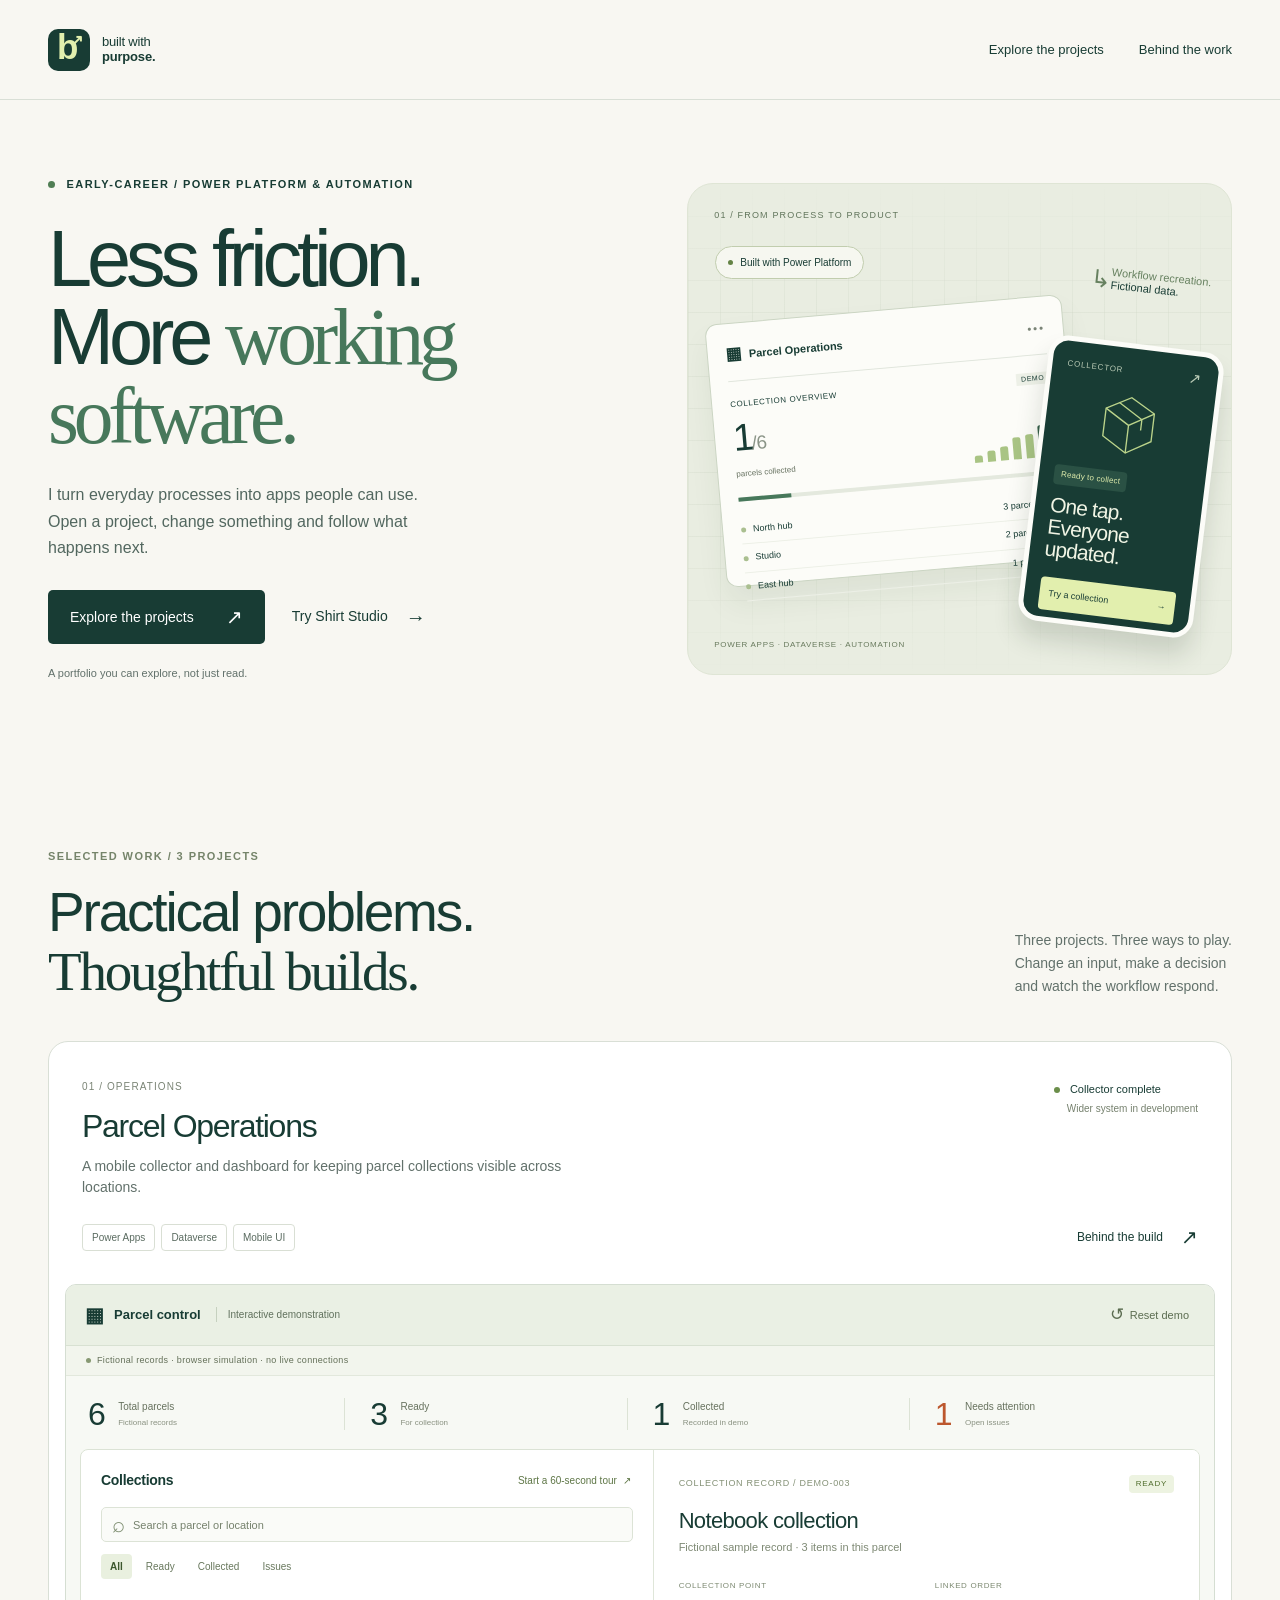
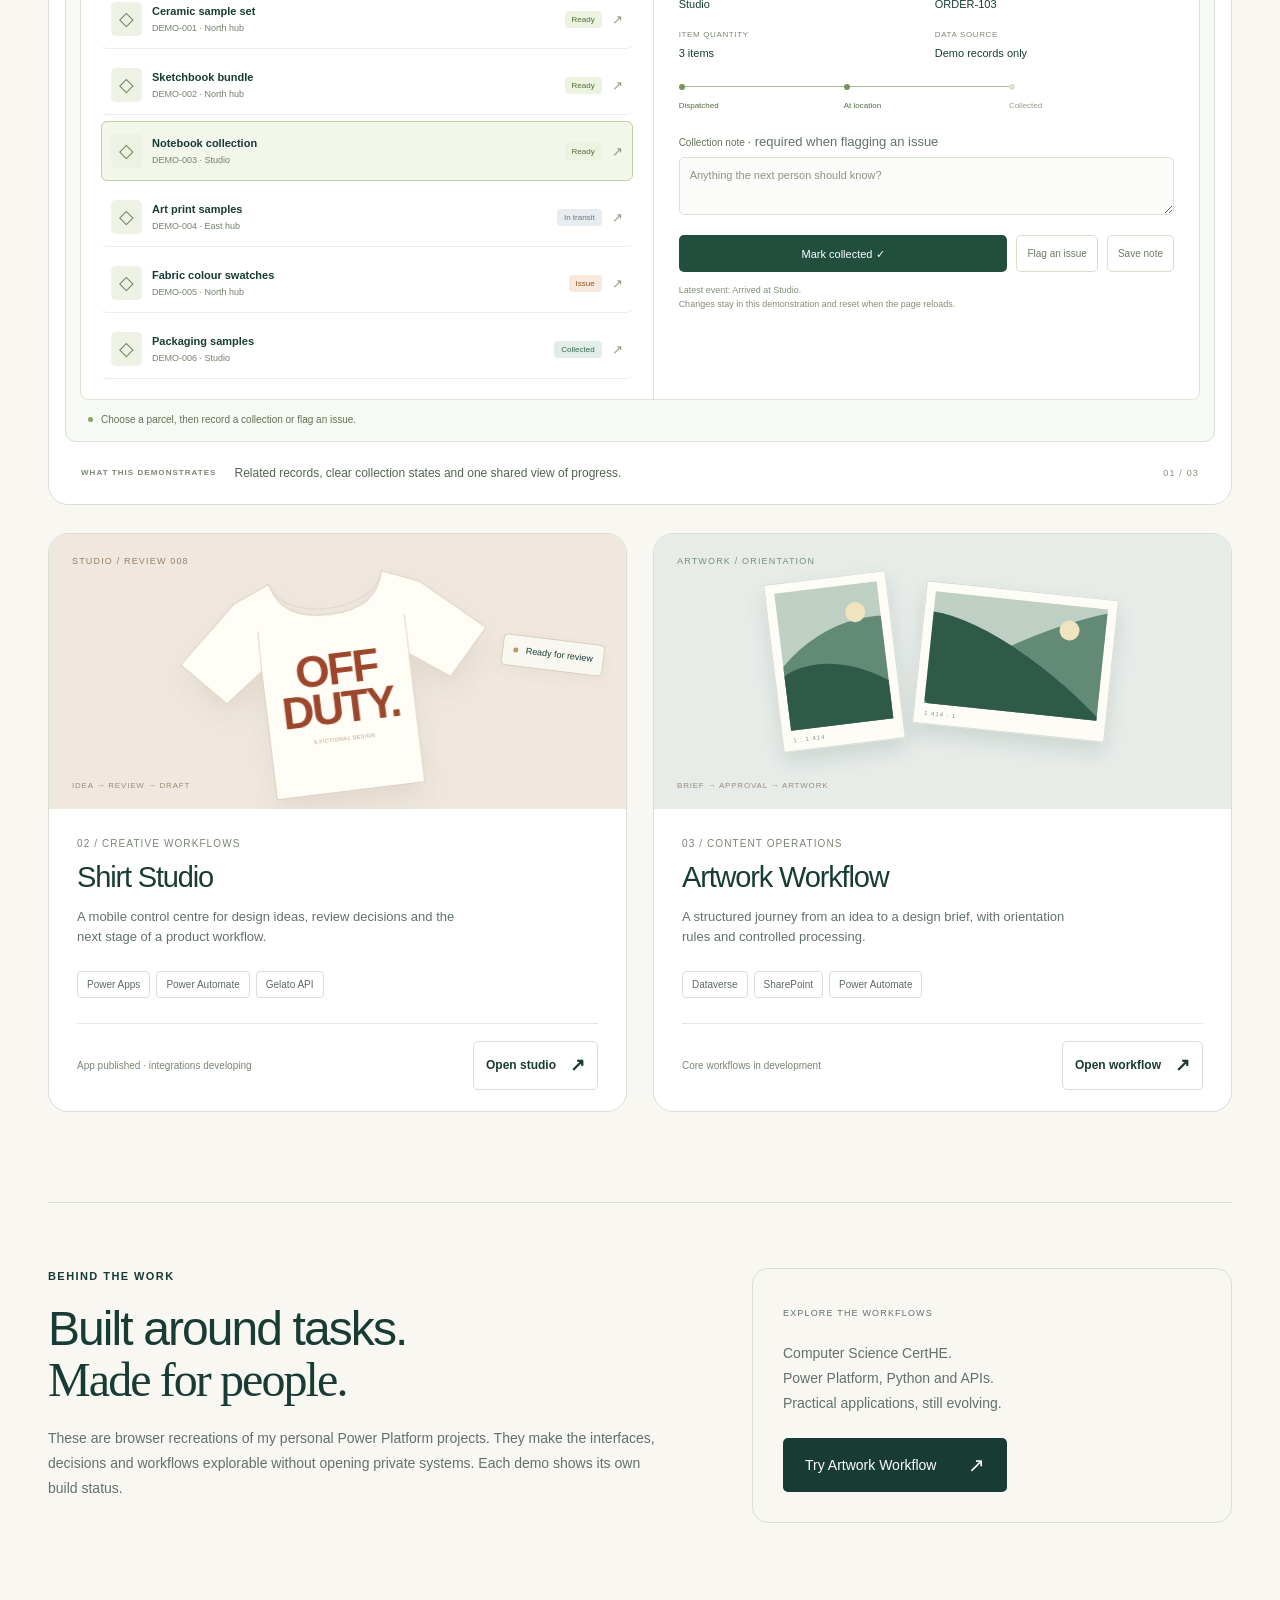
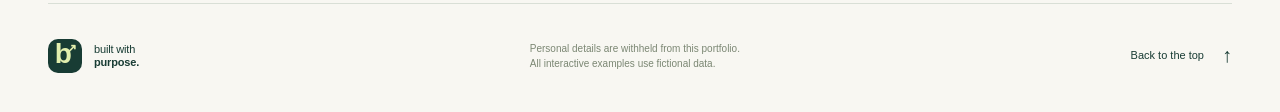
==== index.html @ 5cebdf26 "Add interactive portfolio" ====
<!doctype html>
<html lang="en-GB">
<head>
  <meta charset="utf-8">
  <meta name="viewport" content="width=device-width, initial-scale=1">
  <meta name="robots" content="noindex,nofollow">
  <meta name="description" content="Explore a project-led portfolio of Power Platform applications, practical automation and problem solving. Demonstrations use fictional data.">
  <meta name="theme-color" content="#183c34">
  <title>Built with purpose | Interactive portfolio</title>
  <link rel="icon" href="assets/favicon.svg" type="image/svg+xml">
  <link rel="preload" href="assets/fonts/sans.woff" as="font" type="font/woff" crossorigin>
  <link rel="stylesheet" href="styles.css">
  <script defer src="app.js"></script>
</head>
<body>
<a class="skip-link" href="#main">Skip to content</a>
<header class="site-header">
  <a class="brand" href="#" aria-label="Built with purpose, home"><span class="brand-mark" aria-hidden="true">b<span>↗</span></span><span>built with<br><strong>purpose.</strong></span></a>
  <nav aria-label="Main navigation"><a href="#work">Explore the projects</a><a href="#about">Behind the work</a></nav>
</header>
<main id="main"><p class="demo-load-note wrap" data-demo-fallback role="status">Loading the interactive demo. If this message stays visible, reload the page and check that all website files were uploaded.</p>
  <section class="hero wrap" aria-labelledby="hero-title">
    <div class="hero-copy">
      <p class="eyebrow"><span class="live-dot"></span> <span id="hero-focus">Early-career / Power Platform & automation</span></p>
      <h1 id="hero-title">Less friction.<br>More <em>working<br class="desktop-break"> software.</em></h1>
      <p class="hero-description">I turn everyday processes into apps people can use. Open a project, change something and follow what happens next.</p>
      <div class="hero-actions"><a id="primary-explore" class="button button-dark" href="#work"><span id="primary-explore-label" class="button-label">Explore the projects</span> <span aria-hidden="true">↗</span></a><a class="text-button" href="shirt-studio.html">Try Shirt Studio <span aria-hidden="true">→</span></a></div>
      <p class="quiet hero-footnote">A portfolio you can explore, not just read.</p>
    </div>
    <div class="hero-stage" aria-label="Preview of the parcel demonstration">
      <div class="stage-grid" aria-hidden="true"></div>
      <span class="stage-caption mono">01 / FROM PROCESS TO PRODUCT</span>
      <div class="floating-tag"><span class="dot"></span> Built with Power Platform</div>
      <div class="mini-dashboard">
        <div class="mini-header"><span class="mini-logo" aria-hidden="true">▦</span> Parcel Operations <span class="mini-menu" aria-hidden="true">•••</span></div>
        <div class="mini-label">COLLECTION OVERVIEW <span>DEMO</span></div>
        <div class="mini-stats"><div><strong id="hero-collected">1<span>/6</span></strong><small>parcels collected</small></div><div class="mini-spark" aria-hidden="true"><i></i><i></i><i></i><i></i><i></i><i></i></div></div>
        <div class="mini-progress"><span id="hero-progress"></span></div>
        <div class="mini-locations"><span><i></i> North hub</span><span>3 parcels <b>→</b></span></div>
        <div class="mini-locations"><span><i></i> Studio</span><span>2 parcels <b>→</b></span></div>
        <div class="mini-locations"><span><i></i> East hub</span><span>1 parcel <b>→</b></span></div>
      </div>
      <div class="phone-card">
        <div class="phone-top"><span>COLLECTOR</span><span aria-hidden="true">↗</span></div>
        <div class="parcel-icon" aria-hidden="true"><svg viewBox="0 0 80 80"><path d="M13 25 40 10l27 15v31L40 72 13 56Z"/><path d="m13 25 27 16 27-16M40 41v31M27 17l27 16v12"/></svg></div>
        <span class="phone-status">Ready to collect</span><strong>One tap.<br>Everyone updated.</strong>
        <a href="#playground" class="phone-action">Try a collection <span aria-hidden="true">→</span></a>
      </div>
      <div class="stage-note"><span aria-hidden="true">↳</span> Workflow recreation.<br><b>Fictional data.</b></div>
      <div class="stage-bottom mono">POWER APPS · DATAVERSE · AUTOMATION</div>
    </div>
  </section>

  <section id="work" class="work wrap">
    <div class="section-heading"><div><p class="eyebrow">Selected work / 3 projects</p><h2>Practical problems.<br><em>Thoughtful builds.</em></h2></div><p>Three projects. Three ways to play.<br>Change an input, make a decision<br>and watch the workflow respond.</p></div>

    <article class="featured-project" id="playground">
      <div class="project-intro"><div><span class="project-number mono">01 / OPERATIONS</span><h3>Parcel Operations</h3><p>A mobile collector and dashboard for keeping parcel collections visible across locations.</p></div><div class="project-status"><span class="status-dot"></span> Collector complete<br><small>Wider system in development</small></div></div>
      <div class="project-subnav"><div class="tags"><span>Power Apps</span><span>Dataverse</span><span>Mobile UI</span></div><button class="text-button small" data-story="parcel">Behind the build <span aria-hidden="true">↗</span></button></div>
      <div class="demo-shell">
        <div class="demo-topbar"><span class="demo-brand"><span aria-hidden="true">▦</span> Parcel control <small>Interactive demonstration</small></span><button id="reset-demo" class="reset-button">↺ <span>Reset demo</span></button></div>
        <div class="demo-notice"><span class="notice-dot"></span> Fictional records · browser simulation · no live connections</div>
        <div class="demo-metrics" id="demo-metrics" aria-label="Parcel totals"></div>
        <div class="demo-workspace">
          <div class="parcel-list-pane">
            <div class="parcel-list-head"><h4>Collections</h4><button id="guide-demo" class="guide-button">Start a 60-second tour <span aria-hidden="true">↗</span></button></div>
            <label class="search-label"><span aria-hidden="true">⌕</span><input id="parcel-search" type="search" placeholder="Search a parcel or location" aria-label="Search parcels"></label>
            <div class="filters" role="group" aria-label="Filter parcels"><button data-filter="all" aria-pressed="true">All</button><button data-filter="ready" aria-pressed="false">Ready</button><button data-filter="collected" aria-pressed="false">Collected</button><button data-filter="issue" aria-pressed="false">Issues</button></div>
            <div id="parcel-list" class="parcel-list"></div>
          </div>
          <div class="parcel-detail" id="parcel-detail"></div>
        </div>
        <div class="activity-strip" role="status" aria-live="polite"><span class="activity-dot"></span><span id="activity-message">Choose a parcel, then record a collection or flag an issue.</span></div>
      </div>
      <div class="project-takeaway"><span class="eyebrow">What this demonstrates</span><p id="parcel-takeaway">Related records, clear collection states and one shared view of progress.</p><span class="mono">01 / 03</span></div>
    </article>

    <div class="other-projects">
      <article class="project-card shirt-project">
        <a href="shirt-studio.html" class="project-card-visual shirt-visual" aria-label="Open the interactive Shirt Studio demo"><div class="shirt-label mono">STUDIO / REVIEW 008</div><svg class="shirt-svg" viewBox="0 0 340 250"><path d="m115 24-36 15-58 52 40 43 37-27v125h144V107l37 27 40-43-58-52-36-15c-6 25-23 36-55 36s-49-11-55-36Z"/><path class="shirt-seam" d="M115 24c10 40 99 40 110 0M99 68l-1 39m144-39v39"/><text x="170" y="128">OFF</text><text x="170" y="166">DUTY.</text><text class="shirt-small-text" x="170" y="183">A FICTIONAL DESIGN</text></svg><span class="review-tag"><i></i> Ready for review</span><span class="visual-corner mono">IDEA → REVIEW → DRAFT</span></a>
        <div class="project-card-body"><p class="project-number mono">02 / CREATIVE WORKFLOWS</p><h3>Shirt Studio</h3><p>A mobile control centre for design ideas, review decisions and the next stage of a product workflow.</p><div class="tags"><span>Power Apps</span><span>Power Automate</span><span>Gelato API</span></div><div class="card-bottom"><span class="project-state">App published · integrations developing</span><a class="project-launch" href="shirt-studio.html">Open studio <span aria-hidden="true">↗</span></a></div></div>
      </article>
      <article class="project-card artwork-project">
        <a href="artwork-workflow.html" class="project-card-visual artwork-visual" aria-label="Open the interactive Artwork Workflow demo"><div class="art-label mono">ARTWORK / ORIENTATION</div><div class="art-frames"><div class="art-frame portrait"><div class="abstract-art"><i></i><b></b></div><span>1 : 1.414</span></div><div class="art-frame landscape"><div class="abstract-art"><i></i><b></b></div><span>1.414 : 1</span></div></div><span class="visual-corner mono">BRIEF → APPROVAL → ARTWORK</span></a>
        <div class="project-card-body"><p class="project-number mono">03 / CONTENT OPERATIONS</p><h3>Artwork Workflow</h3><p>A structured journey from an idea to a design brief, with orientation rules and controlled processing.</p><div class="tags"><span>Dataverse</span><span>SharePoint</span><span>Power Automate</span></div><div class="card-bottom"><span class="project-state">Core workflows in development</span><a class="project-launch" href="artwork-workflow.html">Open workflow <span aria-hidden="true">↗</span></a></div></div>
      </article>
    </div>
  </section>

  <section id="about" class="portfolio-close wrap"><div><p class="eyebrow">Behind the work</p><h2>Built around tasks.<br><em>Made for people.</em></h2><p>These are browser recreations of my personal Power Platform projects. They make the interfaces, decisions and workflows explorable without opening private systems. Each demo shows its own build status.</p></div><div class="portfolio-close-note"><span class="mono">Explore the workflows</span><p>Computer Science CertHE.<br>Power Platform, Python and APIs.<br>Practical applications, still evolving.</p><a class="button button-dark" href="artwork-workflow.html">Try Artwork Workflow <span aria-hidden="true">↗</span></a></div></section>
</main>
<footer class="site-footer wrap"><a class="brand" href="#"><span class="brand-mark" aria-hidden="true">b<span>↗</span></span><span>built with<br><strong>purpose.</strong></span></a><p>Personal details are withheld from this portfolio.<br>All interactive examples use fictional data.</p><a href="#main" class="text-button">Back to the top <span aria-hidden="true">↑</span></a></footer>

<dialog id="story-dialog" class="story-dialog"><div class="dialog-top"><span class="eyebrow">A closer look</span><button class="close-button" data-close aria-label="Close project details">×</button></div><div id="story-content"></div></dialog>
<noscript><div class="noscript-note">The portfolio is readable without JavaScript. Enable JavaScript to use the demonstrations.</div></noscript>
</body>
</html>
---- styles.css ----
@font-face{font-family:Purpose Sans;src:url('assets/fonts/sans.woff') format('woff');font-weight:400;font-display:swap}
@font-face{font-family:Purpose Sans;src:url('assets/fonts/sans-bold.woff') format('woff');font-weight:700;font-display:swap}
@font-face{font-family:Purpose Serif;src:url('assets/fonts/serif.woff') format('woff');font-weight:400;font-display:swap}
:root{--paper:#f8f7f2;--white:#fff;--ink:#183c34;--muted:#62716b;--line:#d9dfd6;--lime:#e2efae;--wash:#edf0e7;--orange:#bc572d;--radius:20px;--sans:'Purpose Sans',Arial,sans-serif;--serif:'Purpose Serif',Georgia,serif}
*{box-sizing:border-box}html{scroll-behavior:smooth;scroll-padding-top:110px}body{margin:0;background:var(--paper);color:var(--ink);font-family:var(--sans);font-size:16px;line-height:1.5;-webkit-font-smoothing:antialiased}body.modal-open{overflow:hidden}button,input,textarea{font:inherit}button,a,input,textarea{-webkit-tap-highlight-color:transparent}button{cursor:pointer;color:inherit}button:disabled{cursor:default}a{color:inherit;text-decoration:none}button{border:0;background:none}button:focus-visible,a:focus-visible,input:focus-visible,textarea:focus-visible{outline:3px solid #a067d1;outline-offset:5px}input:focus-visible,textarea:focus-visible{outline-offset:2px}::selection{background:var(--lime);color:var(--ink)}img{max-width:100%}h1,h2,h3,h4,p{margin:0}h1,h2,h3{font-weight:400;letter-spacing:-.04em}h2 em,h1 em{font-family:var(--serif);font-style:normal;font-weight:400}h2{font-size:clamp(36px,4.3vw,60px);line-height:1.06}h3{font-size:32px;line-height:1.15}.wrap{max-width:1240px;width:calc(100% - 96px);margin:auto}.mono,.eyebrow{font-family:var(--sans);font-size:11px;letter-spacing:.13em;text-transform:uppercase}.eyebrow{font-weight:700}.quiet{color:var(--muted);font-size:13px}.button{display:inline-flex;gap:32px;align-items:center;justify-content:space-between;min-height:50px;padding:14px 22px;border-radius:5px;font-size:14px;line-height:1.3;transition:background .2s,transform .2s}.button:hover{transform:translateY(-2px)}.button-dark{background:var(--ink);color:#fff}.button-dark:hover{background:#28584b}.button-light{background:var(--lime);color:var(--ink)}.button-light:hover{background:#ecf5cc}.button.small{min-height:40px;padding:11px 16px;font-size:13px}.button span{font-size:20px}.text-button{padding:6px 0;display:inline-flex;gap:18px;align-items:center;font-size:14px;border-bottom:1px solid transparent}.text-button:hover{border-bottom-color:currentColor}.text-button span{font-size:20px}.text-button.small{font-size:12px}.skip-link{position:fixed;left:20px;top:-100px;z-index:100;background:var(--ink);color:white;padding:10px 20px}.skip-link:focus{top:10px}.site-header{height:100px;border-bottom:1px solid var(--line);display:flex;align-items:center;justify-content:space-between;max-width:1340px;margin:auto;padding:0 48px}.brand{display:inline-flex;align-items:center;gap:12px;font-size:13px;line-height:1.15;letter-spacing:-.015em}.brand strong{font-weight:700}.brand-mark{width:42px;height:42px;display:inline-flex;align-items:center;justify-content:center;background:var(--ink);color:var(--lime);border-radius:10px;font-size:35px;font-weight:700;letter-spacing:-.12em;position:relative;padding-right:7px;padding-bottom:4px}.brand-mark>span{position:absolute;font-size:16px;right:7px;top:3px;letter-spacing:0}.site-header nav{display:flex;align-items:center;gap:35px;font-size:13px}.site-header nav a:hover{color:#667647}.hero{padding-top:76px;padding-bottom:78px;display:grid;grid-template-columns:1.1fr 1fr;gap:40px;align-items:center}.live-dot{height:7px;width:7px;border-radius:100%;background:#507e54;display:inline-block;margin-right:7px}.hero h1{font-size:clamp(56px,6.2vw,86px);line-height:.99;letter-spacing:-.065em;margin-top:27px;margin-bottom:27px}.hero h1 em{color:#47785b;letter-spacing:-.065em}.hero-description{max-width:395px;font-size:16px;line-height:1.65;color:#52675f}.hero-actions{display:flex;align-items:center;gap:27px;margin-top:29px}.hero-footnote{margin-top:21px;font-size:11px}.hero-stage{height:492px;position:relative;background:#e9ede1;border:1px solid #dfe5d5;border-radius:26px;isolation:isolate;overflow:hidden}.stage-grid{position:absolute;inset:0;background-image:linear-gradient(#cad4c242 1px,transparent 1px),linear-gradient(90deg,#cad4c242 1px,transparent 1px);background-size:32px 32px;mask-image:linear-gradient(transparent,black 25%,black 75%,transparent);z-index:-1}.stage-caption{position:absolute;left:26px;top:25px;font-size:9px;color:#61755b}.floating-tag{position:absolute;top:62px;left:27px;padding:8px 12px;font-size:10px;border:1px solid #c1cdae;border-radius:20px;background:#f6f7f0;display:flex;gap:7px;align-items:center;z-index:2}.dot{width:5px;height:5px;border-radius:50%;background:#648345}.mini-dashboard{position:absolute;left:27px;top:125px;width:66%;height:264px;background:#fcfcf8;border:1px solid #cbd5c3;border-radius:12px;box-shadow:0 17px 30px #223d1810;transform:rotate(-5deg);padding:18px}.mini-header{font-size:11px;font-weight:700;display:flex;align-items:center;gap:7px;border-bottom:1px solid #e1e6dd;padding-bottom:13px}.mini-logo{font-size:17px}.mini-menu{margin-left:auto;letter-spacing:2px;color:#7a8477}.mini-label{font-size:8px;letter-spacing:.07em;padding-top:17px;display:flex;justify-content:space-between}.mini-label>span{background:#edf0e7;padding:1px 5px;font-size:7px}.mini-stats{display:flex;justify-content:space-between;align-items:flex-end;margin:7px 0 14px}.mini-stats strong{display:block;line-height:1.1;font-size:38px;font-weight:400;letter-spacing:-.08em}.mini-stats strong span{font-size:19px;color:#8a9487;letter-spacing:-.03em}.mini-stats small{font-size:8px;color:#687362}.mini-spark{display:flex;align-items:flex-end;gap:5px;height:32px;margin-right:8px}.mini-spark i{display:block;width:8px;background:#a9c484;border-radius:2px 2px 0 0;height:20%}.mini-spark i:nth-child(2){height:35%}.mini-spark i:nth-child(3){height:42%}.mini-spark i:nth-child(4){height:67%}.mini-spark i:nth-child(5){height:75%}.mini-spark i:nth-child(6){height:100%;background:#345d48}.mini-progress{height:4px;background:#e4e9de;border-radius:4px;margin-bottom:15px}.mini-progress span{display:block;width:16.67%;height:100%;background:#47785b;transition:width .4s}.mini-locations{font-size:9px;display:flex;justify-content:space-between;border-bottom:1px solid #edf0e7;padding:7px 0}.mini-locations span:first-child{display:flex;align-items:center;gap:7px}.mini-locations i{width:5px;height:5px;background:#aabf90;border-radius:50%}.mini-locations b{font-weight:400;margin-left:9px}.phone-card{position:absolute;width:176px;height:287px;right:22px;top:159px;background:#183c34;color:var(--lime);padding:17px 15px;border-radius:20px;border:5px solid #fcfcf8;box-shadow:0 18px 24px #20331e28;transform:rotate(7deg);z-index:3}.phone-top{display:flex;justify-content:space-between;font-size:8px;letter-spacing:.1em;color:#bacbb6}.phone-top span:last-child{font-size:15px;margin-top:-5px}.parcel-icon{height:79px;padding-top:5px}.parcel-icon svg{width:72px;height:72px;margin:auto;display:block;fill:none;stroke:#bad38a;stroke-width:1.5}.phone-status{display:inline-block;font-size:8px;letter-spacing:.02em;background:#2a5144;padding:4px 7px;border-radius:4px;margin:10px 0}.phone-card strong{display:block;font-size:21px;font-weight:400;line-height:1.05;letter-spacing:-.04em;color:#f1f5e5}.phone-action{margin-top:17px;font-size:9px;background:var(--lime);color:var(--ink);display:flex;justify-content:space-between;align-items:center;padding:10px 9px;border-radius:4px}.phone-action:hover{background:white}.stage-note{position:absolute;top:86px;right:20px;transform:rotate(6deg);font-size:11px;color:#66805f;line-height:1.2;padding-left:20px}.stage-note span{position:absolute;left:0;font-size:24px}.stage-note b{font-weight:400;color:var(--ink)}.stage-bottom{position:absolute;left:26px;bottom:23px;font-size:8px;letter-spacing:.09em;color:#697b5e}
.perspective{border-top:1px solid var(--line);border-bottom:1px solid var(--line);padding:27px 0;display:grid;grid-template-columns:1fr auto;gap:15px 25px;align-items:center}.perspective .eyebrow{font-size:9px;color:#768172;letter-spacing:.1em}.perspective>div>p{font-size:18px;letter-spacing:-.025em;margin-top:5px}.segmented{display:flex;padding:5px;background:#ebece5;border-radius:7px;gap:4px}.segmented button{padding:10px 17px;font-size:12px;border-radius:4px;white-space:nowrap}.segmented button[aria-pressed=true]{background:var(--ink);color:white;box-shadow:0 2px 4px #183c3420}.segmented button:hover{background:#d9dfd1}.segmented button[aria-pressed=true]:hover{background:var(--ink)}.lens-summary{grid-column:1/-1;font-size:12px;color:var(--muted)}.work{padding-top:88px;padding-bottom:90px}.section-heading{display:flex;align-items:flex-end;justify-content:space-between;margin-bottom:40px;gap:40px}.section-heading .eyebrow{margin-bottom:19px;color:#75846a}.section-heading>p{font-size:14px;line-height:1.65;color:var(--muted);padding-bottom:3px}.featured-project{border:1px solid var(--line);border-radius:var(--radius);overflow:hidden;background:white;scroll-margin-top:30px}.project-intro{display:flex;justify-content:space-between;gap:32px;padding:31px 33px 18px}.project-number{font-size:10px;color:#7a8475;letter-spacing:.11em}.project-intro h3{margin:11px 0}.project-intro p:not(.project-number){max-width:520px;color:var(--muted);font-size:14px;line-height:1.5}.project-status{font-size:11px;white-space:nowrap;padding-top:7px;line-height:1.7}.project-status small{font-size:10px;color:#75806d;padding-left:13px}.status-dot{display:inline-block;width:6px;height:6px;border-radius:50%;background:#6b8e4a;margin-right:7px}.project-subnav{display:flex;align-items:center;justify-content:space-between;padding:0 33px 25px}.tags{display:flex;gap:6px;flex-wrap:wrap}.tags span{font-size:10px;padding:5px 9px;border-radius:4px;border:1px solid #d9dfd4;color:#5b6c61}.demo-shell{margin:0 16px;border:1px solid #d5ded2;border-radius:11px;overflow:hidden;background:#f7f9f4}.demo-topbar{background:#eaf0e4;padding:15px 19px;display:flex;justify-content:space-between;align-items:center;gap:10px;border-bottom:1px solid #d8e1d2}.demo-brand{font-size:13px;font-weight:700;display:flex;gap:10px;align-items:center}.demo-brand>span{font-size:20px}.demo-brand small{font-size:10px;color:#60705c;font-weight:400;border-left:1px solid #c6d1bf;padding-left:11px;margin-left:5px}.reset-button{display:flex;gap:6px;align-items:center;font-size:17px;color:#5b6c50}.reset-button span{font-size:11px}.reset-button:hover{color:var(--ink)}.demo-notice{font-size:9px;letter-spacing:.035em;color:#647059;border-bottom:1px solid #e2e8dc;padding:8px 20px;background:#f2f5ed;display:flex;align-items:center;gap:6px}.notice-dot{height:5px;width:5px;border-radius:50%;background:#879973}.demo-metrics{display:grid;grid-template-columns:repeat(4,1fr);padding:22px 22px 19px;gap:25px}.metric{display:flex;align-items:center;gap:14px;border-right:1px solid #dce3d5}.metric:last-child{border:0}.metric strong{font-size:32px;line-height:1;letter-spacing:-.05em;font-weight:400;transition:color .3s}.metric-label{display:flex;flex-direction:column;font-size:10px;color:#67725e;line-height:1.4;gap:3px}.metric-label>span{font-size:8px;color:#899180}.metric.attention strong{color:var(--orange)}.demo-workspace{display:grid;grid-template-columns:1.05fr 1fr;margin:0 14px;background:#fff;border:1px solid #dbe3d5;border-radius:8px;overflow:hidden;min-height:456px}.parcel-list-pane{padding:20px;border-right:1px solid #dfe6d9;min-width:0}.parcel-list-head{display:flex;justify-content:space-between;align-items:center;gap:10px}.parcel-list-head h4{font-size:14px;letter-spacing:-.02em;font-weight:700}.guide-button{font-size:10px;color:#5e7646;text-align:right;padding:2px;line-height:1.3}.guide-button:hover{text-decoration:underline}.guide-button span{margin-left:3px}.search-label{display:flex;align-items:center;border:1px solid #dce3d6;border-radius:5px;margin:16px 0 12px;padding-left:10px;color:#7e8e71;background:#fafbf8}.search-label>span{font-size:22px}.search-label input{width:100%;min-width:0;border:0;padding:8px;font-size:11px;background:transparent;color:var(--ink)}.search-label input::placeholder{color:#76826d}.filters{display:flex;gap:5px;margin-bottom:10px;flex-wrap:wrap}.filters button{font-size:10px;border-radius:4px;padding:5px 9px;color:#68785d}.filters button[aria-pressed=true]{background:#e9f0df;color:#3c572d;font-weight:700}.filters button:hover{background:#f0f4e9}.parcel-list{display:flex;flex-direction:column;gap:6px}.parcel-row{width:100%;text-align:left;display:flex;gap:10px;align-items:center;padding:12px 9px;border:1px solid transparent;border-bottom-color:#edf0e9;border-radius:6px;background:white;transition:background .15s}.parcel-row[aria-pressed=true]{background:#f2f6eb;border:1px solid #c1d19c}.parcel-row:hover{background:#f6f8f2}.parcel-row-icon{background:#edf2e5;color:#6e8356;display:grid;place-items:center;flex-shrink:0;width:31px;height:34px;border-radius:5px;font-size:19px}.parcel-row-text{display:flex;flex-direction:column;gap:2px;min-width:0;flex:1}.parcel-row-text strong{font-size:11px;font-weight:700;overflow:hidden;text-overflow:ellipsis;white-space:nowrap}.parcel-row-text small{font-size:9px;color:#74816b}.status-badge{display:inline-flex;padding:4px 7px;font-size:8px;border-radius:4px;white-space:nowrap;background:#edf3e1;color:#506e2d;line-height:1.2}.status-badge.collected{background:#e0eee7;color:#376954}.status-badge.issue{background:#f9e8dc;color:#925128}.status-badge.transit{background:#e7ecf1;color:#657484}.row-arrow{color:#8e9b83;font-size:13px}.parcel-detail{padding:25px 25px 20px;min-width:0;background:#fff}.detail-eyebrow{display:flex;justify-content:space-between;align-items:center;font-size:9px;letter-spacing:.08em;color:#849176;text-transform:uppercase;gap:10px}.parcel-detail h4{font-size:22px;font-weight:400;letter-spacing:-.03em;margin-top:15px;line-height:1.2}.detail-subtitle{font-size:11px;color:#7e8974;margin-top:5px}.detail-properties{display:grid;grid-template-columns:1fr 1fr;margin:24px 0 20px;gap:17px}.detail-property dt{font-size:8px;color:#7c8971;letter-spacing:.08em;text-transform:uppercase;margin-bottom:4px}.detail-property dd{margin:0;font-size:11px}.detail-timeline{display:flex;align-items:flex-start;gap:0;margin:0 0 20px;padding:0;list-style:none}.detail-timeline li{flex:1;position:relative;font-size:8px;color:#929c88;padding-top:18px}.detail-timeline li:before{content:'';height:6px;width:6px;border-radius:50%;background:#dce3d3;position:absolute;top:2px;left:0;z-index:1}.detail-timeline li:after{content:'';position:absolute;left:0;right:0;top:4px;background:#e1e8d9;height:1px}.detail-timeline li:last-child:after{display:none}.detail-timeline li.done{color:#4e7041}.detail-timeline li.done:before{background:#74955b}.detail-timeline li.done:after{background:#a8be91}.detail-note-label{display:block;font-size:10px;color:#637058;margin:13px 0 6px}.detail-note{border:1px solid #d9e2ce;border-radius:5px;padding:10px;width:100%;font-size:11px;line-height:1.4;min-height:58px;resize:vertical;color:var(--ink);background:#fbfcf9}.detail-note::placeholder{color:#8a957e}.detail-actions{display:flex;gap:9px;flex-wrap:wrap;margin-top:13px}.action-primary{background:#224e3d;color:white;padding:10px 12px;font-size:11px;border-radius:5px;flex:1}.action-primary:hover{background:#376752}.action-primary:disabled{background:#eef3e8;color:#5e7350}.action-secondary{border:1px solid #d5dfcb;padding:10px;font-size:10px;border-radius:5px;color:#6f7c64}.action-secondary:hover{background:#f5f7ef}.detail-hint{font-size:9px;color:#819074;margin-top:12px;line-height:1.5}.detail-error{font-size:11px;color:#a84425;margin-top:8px}.issue-note{font-size:11px;background:#fbeee3;color:#8a512c;border-left:2px solid #d59a61;padding:8px 10px;margin-bottom:12px}.empty-state{text-align:center;font-size:12px;line-height:1.6;color:#77866c;padding:45px 10px}.empty-state button{display:block;text-decoration:underline;margin:12px auto}.activity-strip{padding:12px 22px;display:flex;align-items:flex-start;gap:8px;font-size:10px;color:#637356;min-height:41px}.activity-dot{display:inline-block;background:#86a764;height:5px;width:5px;border-radius:50%;margin-top:5px;flex-shrink:0}.project-takeaway{display:flex;align-items:center;gap:18px;justify-content:space-between;padding:22px 32px}.project-takeaway .eyebrow{font-size:8px;color:#79876f;white-space:nowrap}.project-takeaway p{font-size:12px;flex:1;color:#51654f}.project-takeaway>.mono{font-size:9px;color:#819074}.other-projects{display:grid;grid-template-columns:1fr 1fr;gap:26px;margin-top:28px}.project-card{border:1px solid var(--line);border-radius:var(--radius);overflow:hidden;background:white}.project-card-visual{height:275px;position:relative;overflow:hidden;isolation:isolate}.shirt-visual{background:#f0e8df}.shirt-label{position:absolute;left:23px;top:21px;color:#957e69;font-size:9px}.shirt-svg{height:258px;display:block;margin:18px auto 0;width:90%;filter:drop-shadow(0 15px 14px #51382816);transform:rotate(-7deg)}.shirt-svg>path{fill:#fffdf6;stroke:#dcd2c7;stroke-width:1}.shirt-svg .shirt-seam{fill:none;stroke:#ded6ca}.shirt-svg text{font-family:var(--sans);text-anchor:middle;font-size:43px;font-weight:700;fill:#9c472c;letter-spacing:-2px}.shirt-svg .shirt-small-text{font-size:5px;letter-spacing:.5px;font-weight:400;fill:#b79889}.review-tag{position:absolute;right:22px;top:105px;background:#f9f8f0;border:1px solid #dacdbd;border-radius:5px;padding:8px 10px;transform:rotate(7deg);font-size:9px;box-shadow:0 5px 15px #5a36180c}.review-tag i{height:5px;width:5px;background:#b79a64;display:inline-block;border-radius:50%;margin-right:5px}.visual-corner{position:absolute;bottom:17px;left:23px;color:#998d78;font-size:8px;letter-spacing:.1em}.artwork-visual{background:#e7ece9}.art-label{position:absolute;top:21px;left:23px;font-size:9px;color:#758e80}.art-frames{display:flex;align-items:center;justify-content:center;gap:23px;height:230px;padding-top:25px}.art-frame{padding:9px 9px 20px;background:#fefcf6;box-shadow:0 10px 20px #193c3020;position:relative;border:1px solid #d5ded5}.art-frame.portrait{width:123px;height:169px;transform:rotate(-7deg)}.art-frame.landscape{width:193px;height:143px;transform:rotate(6deg)}.art-frame>span{display:block;position:absolute;bottom:5px;left:10px;font-size:6px;letter-spacing:1px;color:#859388}.abstract-art{height:100%;width:100%;background:#bdd0c3;position:relative;overflow:hidden}.abstract-art:before{content:'';position:absolute;left:-40%;top:30%;width:220%;height:130%;background:#628a77;border-radius:50%;transform:rotate(-30deg)}.abstract-art i{position:absolute;left:-35%;top:62%;width:190%;height:100%;background:#2f5a47;border-radius:50%;transform:rotate(35deg)}.abstract-art b{position:absolute;top:13%;right:15%;width:20px;height:20px;border-radius:50%;background:#efe4bd}.project-card-body{padding:27px 28px 21px}.project-card-body h3{margin:10px 0 12px;font-size:29px}.project-card-body>p:not(.project-number){font-size:13px;color:var(--muted);max-width:390px;margin-bottom:22px;line-height:1.6;min-height:42px}.card-bottom{display:flex;justify-content:space-between;align-items:center;border-top:1px solid #e6e9e0;margin-top:25px;padding-top:17px;gap:10px}.project-state{font-size:10px;color:#7a8770}.round-link{width:35px;height:35px;border-radius:50%;border:1px solid #cbd5c2;display:grid;place-items:center;font-size:20px;flex-shrink:0}.round-link:hover{background:var(--lime)}.approach{background:var(--ink);color:#eef2de;padding:75px 0 80px}.approach-grid{display:grid;grid-template-columns:1fr 1fr;gap:100px}.approach-intro>.eyebrow{color:#a5bd8e;font-size:9px;margin-bottom:23px}.approach h2{font-size:clamp(38px,4.2vw,57px);letter-spacing:-.045em;line-height:1.06;margin-bottom:26px}.approach h2 em{color:var(--lime)}.approach-intro>p:not(.eyebrow){font-size:13px;line-height:1.7;color:#b4c7b9;max-width:405px;margin-bottom:13px}.approach .button{margin-top:18px}.approach-steps{padding-top:25px;display:flex;flex-direction:column;justify-content:center}.approach-step{display:flex;gap:25px;border-top:1px solid #446153;padding:27px 0}.approach-step>.mono{color:#afc490;font-size:10px;padding-top:6px}.approach-step h3{font-size:24px;letter-spacing:-.02em;margin-bottom:12px}.approach-step p{font-size:13px;color:#b2c6b7;line-height:1.7}.site-footer{padding-top:30px;padding-bottom:35px;border-top:1px solid var(--line);display:flex;justify-content:space-between;align-items:center;gap:30px}.site-footer p{font-size:10px;color:#7b8773}.site-footer .text-button{font-size:11px}.site-footer .brand-mark{width:34px;height:34px;font-size:28px}.site-footer .brand-mark>span{right:5px;font-size:13px}.site-footer .brand{font-size:11px}
dialog{padding:0;border:1px solid #d4dccd;border-radius:17px;max-height:90dvh;max-width:calc(100% - 30px);color:var(--ink);background:var(--paper);box-shadow:0 40px 100px #09221845}dialog::backdrop{background:#12291fe0;backdrop-filter:blur(5px)}.story-dialog{width:850px}.dialog-top{display:flex;align-items:center;justify-content:space-between;padding:23px 30px;border-bottom:1px solid #dbe0d3;gap:20px}.dialog-top .eyebrow{font-size:10px;color:#75896b}.dialog-top p{font-size:11px;color:#829075;margin-top:6px}.close-button{font-size:26px;border:1px solid #cdd8c2;border-radius:50%;height:34px;width:34px;display:grid;place-items:center;line-height:1;flex-shrink:0;background:var(--paper)}.close-button:hover{background:#e8eecf}.story-body{padding:30px}.story-body h2{font-size:43px;margin:9px 0 16px}.story-lead{font-size:15px;line-height:1.65;color:#5f755d;max-width:650px}.story-status{margin:20px 0;padding:10px 14px;background:#e7eddd;border-radius:5px;display:flex;align-items:flex-start;gap:9px;font-size:11px;line-height:1.6}.story-status .status-dot{margin-top:6px;flex-shrink:0}.story-columns{display:grid;grid-template-columns:1fr 1fr;gap:35px;margin:30px 0}.story-columns h3{font-size:19px;letter-spacing:-.02em;margin-bottom:12px}.story-columns p,.story-columns li{font-size:12px;line-height:1.7;color:#5c7059}.story-columns ul{padding-left:15px;margin:0}.story-columns li+li{margin-top:8px}.story-demo{padding:22px;background:white;border:1px solid #dce3d2;border-radius:9px;margin:23px 0}.story-demo>h3{font-size:20px;letter-spacing:-.02em;margin-bottom:9px}.story-demo>p{font-size:12px;color:#6e815f;margin-bottom:17px}.story-controls{display:flex;flex-wrap:wrap;gap:8px;margin:15px 0}.story-controls button{padding:9px 12px;border:1px solid #ccd9b9;border-radius:5px;font-size:11px}.story-controls button:hover,.story-controls button[aria-pressed=true]{background:#dfecc9}.story-result{font-size:12px;background:#f0f4e8;padding:14px;border-radius:5px;border-left:3px solid #9db97a;min-height:66px;line-height:1.6}.story-result strong{display:block;margin-bottom:4px;font-weight:700}.story-footer{font-size:10px;line-height:1.6;color:#7c8a72}.data-model{display:grid;grid-template-columns:repeat(3,1fr);gap:10px;margin:15px 0}.data-model div{border:1px solid #dae2d1;padding:11px;border-radius:6px;font-size:10px;background:#f9fbf5}.data-model strong{display:block;font-size:11px;margin-bottom:4px}.noscript-note{position:fixed;bottom:0;background:var(--lime);padding:15px;width:100%;font-size:13px}.noscript-note a{text-decoration:underline}
@media(min-width:1400px){.hero h1{font-size:88px}.hero{grid-template-columns:1.05fr 1fr;gap:65px}.hero-stage{height:514px}.mini-dashboard{top:134px}.phone-card{top:182px;right:40px}.stage-note{right:40px;top:105px}}
@media(max-width:1050px){.wrap{width:calc(100% - 56px)}.site-header{padding:0 28px}.hero{gap:25px;padding-top:55px}.hero h1{font-size:66px}.hero-stage{height:445px}.mini-dashboard{width:72%;left:19px;top:113px}.phone-card{right:15px;top:159px;width:153px;height:265px;padding:13px 11px}.phone-card strong{font-size:19px}.phone-action{font-size:8px;margin-top:12px}.phone-status{margin-top:5px}.stage-note{display:none}.stage-bottom{font-size:7px;left:22px;bottom:15px}.mini-header{font-size:9px}.hero-actions{gap:18px}.hero-actions .button{padding:14px 16px;gap:17px}.hero-actions .text-button{font-size:12px}.project-intro{padding:27px 25px 18px}.project-subnav{padding:0 25px 20px}.demo-metrics{gap:15px}.metric{gap:10px}.parcel-list-pane{padding:15px}.parcel-detail{padding:21px 18px}.parcel-row{padding:11px 7px}.parcel-row-icon{width:27px}.parcel-row-text strong{font-size:10px}.row-arrow{display:none}.approach-grid{gap:60px}.art-frames{gap:15px}.art-frame.portrait{width:107px;height:153px}.art-frame.landscape{width:166px;height:126px}.project-takeaway{padding:21px 24px;gap:15px}.project-takeaway p{font-size:11px}}
@media(max-width:800px){.site-header{height:82px}.site-header nav{gap:22px;font-size:12px}.hero{grid-template-columns:1fr 1fr;gap:18px;padding-bottom:49px}.hero h1{font-size:52px;margin:22px 0}.hero .eyebrow{font-size:8px;letter-spacing:.06em}.hero-description{font-size:13px}.hero-actions{flex-direction:column;align-items:flex-start;gap:10px;margin-top:22px}.hero-footnote{font-size:10px;margin-top:12px}.hero-stage{height:414px}.stage-caption{font-size:7px;left:16px}.floating-tag{left:17px;top:54px;font-size:8px}.mini-dashboard{top:105px;left:13px;width:82%;height:253px;padding:15px}.phone-card{width:133px;height:239px;right:9px;top:150px;padding:12px 9px}.phone-card strong{font-size:16px}.phone-action{font-size:7px;padding:8px 6px}.phone-top{font-size:7px}.parcel-icon{height:66px}.parcel-icon svg{height:65px;width:65px}.phone-status{font-size:7px;margin:8px 0}.stage-bottom{font-size:6px;letter-spacing:.01em}.perspective{grid-template-columns:1fr;gap:16px}.perspective>div>p{font-size:18px}.segmented{justify-self:start}.section-heading>p{font-size:12px}.work{padding-top:58px;padding-bottom:58px}.project-status{font-size:9px}.project-status small{font-size:8px}.project-intro h3{font-size:29px}.project-intro p:not(.project-number){font-size:12px}.project-takeaway{flex-wrap:wrap;gap:9px}.project-takeaway .eyebrow{width:100%}.project-takeaway p{flex-basis:90%}.demo-metrics{padding:20px 15px;gap:10px}.metric strong{font-size:26px}.metric-label{font-size:8px}.metric-label>span{font-size:7px}.demo-workspace{grid-template-columns:1fr}.parcel-list-pane{border-right:0;border-bottom:1px solid #dfe6d9;padding:18px}.parcel-list{display:grid;grid-template-columns:1fr 1fr;gap:7px}.parcel-row-text strong{font-size:11px}.parcel-row-icon{display:none}.parcel-detail{padding:22px}.detail-properties{grid-template-columns:repeat(4,1fr);gap:14px}.detail-timeline{max-width:350px}.detail-actions .action-primary{flex:none;min-width:180px}.detail-note{min-height:54px}.detail-hint{margin-top:10px}.project-card-visual{height:235px}.shirt-svg{height:223px;margin-top:20px;width:100%}.shirt-label,.art-label{font-size:7px;left:17px;top:17px}.review-tag{font-size:8px;right:12px;top:100px;padding:6px}.art-frames{height:215px;padding-top:20px;gap:10px}.art-frame.portrait{width:85px;height:133px;padding:7px 7px 17px}.art-frame.landscape{width:125px;height:103px;padding:7px 7px 17px}.project-card-body{padding:23px 22px 18px}.project-card-body h3{font-size:25px}.project-card-body>p:not(.project-number){font-size:12px;min-height:76px}.project-card .tags{gap:4px}.project-card .tags span{font-size:8px;padding:4px 6px}.project-state{font-size:8px}.visual-corner{font-size:6px;left:17px}.other-projects{gap:17px}.approach{padding:55px 0}.approach-grid{grid-template-columns:1fr;gap:25px}.approach h2{font-size:44px}.approach-intro>p:not(.eyebrow){max-width:600px}.approach-steps{padding:0}.approach-step{padding:23px 0}.site-footer p{font-size:8px}.site-footer{gap:18px}.site-footer .text-button{font-size:9px}}
@media(max-width:560px){html{scroll-padding-top:25px}.wrap{width:calc(100% - 36px)}.site-header{padding:0 18px;height:77px}.site-header nav a{display:none}.site-header nav{gap:0}.brand{font-size:11px;gap:9px}.brand-mark{height:36px;width:36px;font-size:30px}.brand-mark>span{right:5px;top:3px;font-size:13px}.hero{display:flex;flex-direction:column;align-items:stretch;padding-top:40px;gap:34px;padding-bottom:36px}.hero .eyebrow{font-size:9px;letter-spacing:.045em}.hero h1{font-size:clamp(50px,13vw,72px);margin:20px 0;letter-spacing:-.06em;line-height:1.01}.desktop-break{display:none}.hero-description{font-size:14px;max-width:400px}.hero-actions{flex-direction:row;align-items:center;gap:23px;margin-top:22px}.hero-actions .button{padding:14px 18px;font-size:13px}.hero-actions .text-button{font-size:12px}.hero-footnote{font-size:10px;margin-top:16px}.hero-stage{height:363px;max-width:420px;width:100%;align-self:center;border-radius:20px}.stage-caption{left:20px;top:18px;font-size:8px}.floating-tag{top:47px;left:20px;font-size:9px}.mini-dashboard{width:69%;left:22px;top:95px;height:233px;padding:14px}.mini-label{padding-top:12px}.mini-label span{font-size:6px}.mini-stats{margin:6px 0 10px}.mini-stats strong{font-size:29px}.mini-progress{margin-bottom:9px}.mini-locations{padding:6px 0;font-size:8px}.mini-stats small{font-size:7px}.mini-header{font-size:9px;padding-bottom:9px}.phone-card{width:143px;height:245px;right:16px;top:95px;padding:11px;border-width:4px}.phone-card strong{font-size:18px}.phone-top{font-size:7px}.phone-status{margin-top:8px}.phone-action{font-size:8px}.stage-bottom{font-size:6px;bottom:9px;left:20px}.perspective{padding:21px 0;gap:13px}.perspective .eyebrow{font-size:8px}.perspective>div>p{font-size:19px}.segmented{width:100%;padding:4px;gap:1px;justify-content:space-between}.segmented button{padding:10px 8px;font-size:10px;flex:1}.lens-summary{font-size:11px;line-height:1.55}.work{padding-top:45px;padding-bottom:45px}.section-heading{display:block;margin-bottom:26px}.section-heading h2{font-size:37px}.section-heading .eyebrow{font-size:9px;margin-bottom:16px}.section-heading>p{font-size:12px;line-height:1.5;margin-top:18px}.section-heading>p br{display:none}.featured-project{border-radius:14px}.project-intro{display:block;padding:23px 19px 15px}.project-intro h3{font-size:29px;margin:9px 0 12px}.project-intro p:not(.project-number){font-size:12px}.project-status{font-size:10px;padding-top:16px;line-height:1.6}.project-status br{display:none}.project-status small{font-size:9px;padding-left:10px}.project-subnav{padding:0 19px 18px;gap:11px;align-items:flex-end}.tags{gap:4px}.tags span{font-size:8px;padding:5px 6px}.project-subnav .text-button{font-size:9px;gap:5px;white-space:nowrap}.project-subnav .text-button span{font-size:15px}.demo-shell{margin:0 8px;border-radius:7px}.demo-topbar{padding:11px}.demo-brand{font-size:11px;gap:6px}.demo-brand>span{font-size:17px}.demo-brand small{display:none}.reset-button span{font-size:9px}.reset-button{font-size:16px;gap:4px}.demo-notice{font-size:8px;padding:8px 11px;gap:4px;letter-spacing:0}.demo-metrics{padding:17px 12px;gap:10px;grid-template-columns:repeat(4,1fr)}.metric{display:block;position:relative;padding-right:4px}.metric strong{font-size:25px}.metric-label{font-size:8px;line-height:1.3;margin-top:5px;gap:2px}.metric-label>span{font-size:6px}.demo-workspace{margin:0 7px}.parcel-list-pane{padding:13px}.parcel-list-head h4{font-size:13px}.guide-button{font-size:8px}.search-label{margin:13px 0 9px}.search-label input{font-size:10px;padding:7px}.filters{gap:4px;margin-bottom:9px}.filters button{font-size:9px;padding:4px 8px}.parcel-list{grid-template-columns:1fr;gap:3px;max-height:268px;overflow:auto;padding:2px}.parcel-row{padding:9px 7px}.parcel-row-icon{display:grid;width:27px;height:28px;font-size:15px}.parcel-row-text strong{font-size:10px}.parcel-row-text small{font-size:8px}.status-badge{font-size:7px;padding:4px 6px}.row-arrow{display:inline;font-size:11px}.parcel-detail{padding:19px 16px}.parcel-detail h4{font-size:21px;margin-top:12px}.detail-eyebrow{font-size:8px}.detail-subtitle{font-size:10px}.detail-properties{grid-template-columns:1fr 1fr;gap:14px;margin:18px 0}.detail-property dd{font-size:10px}.detail-property dt{font-size:7px}.detail-timeline{margin-bottom:17px}.detail-timeline li{font-size:7px}.detail-actions{gap:7px}.detail-actions .action-primary{flex:1;min-width:0;font-size:10px}.action-secondary{font-size:9px}.activity-strip{font-size:9px;line-height:1.5;padding:11px 12px}.project-takeaway{padding:18px;display:block}.project-takeaway .eyebrow{font-size:8px}.project-takeaway p{font-size:11px;line-height:1.5;margin-top:6px}.project-takeaway>.mono{display:none}.other-projects{grid-template-columns:1fr;gap:22px;margin-top:22px}.project-card-visual{height:260px}.shirt-svg{height:251px;margin-top:12px}.art-frames{height:239px;gap:22px}.art-frame.portrait{width:106px;height:152px}.art-frame.landscape{width:167px;height:129px}.project-card-body{padding:23px}.project-card-body h3{font-size:29px}.project-card-body>p:not(.project-number){min-height:0;font-size:13px;margin-bottom:20px}.project-card .tags span{font-size:9px;padding:5px 7px}.project-state{font-size:9px}.review-tag{font-size:9px;right:22px;padding:9px}.shirt-label,.art-label{font-size:8px;left:23px;top:23px}.visual-corner{font-size:7px;left:23px}.approach{padding:43px 0 29px}.approach h2{font-size:42px}.approach-intro>p:not(.eyebrow){font-size:12px}.approach-steps{margin-top:6px}.approach-step{gap:18px}.approach-step h3{font-size:22px}.approach-step p{font-size:12px}.site-footer{flex-wrap:wrap;padding:25px 0;gap:20px}.site-footer p{font-size:8px;text-align:right;margin-left:auto}.site-footer .text-button{width:100%;justify-content:flex-end;font-size:10px;border-top:1px solid var(--line);padding-top:12px}.site-footer .brand{font-size:10px}dialog{max-width:calc(100% - 16px);max-height:94dvh;border-radius:12px}.dialog-top{padding:17px}.dialog-top .eyebrow{font-size:8px}.dialog-top p{font-size:10px}.story-body{padding:22px 18px}.story-body h2{font-size:34px}.story-lead{font-size:13px}.story-columns{grid-template-columns:1fr;gap:24px;margin:25px 0}.story-columns h3{font-size:19px}.story-columns p,.story-columns li{font-size:12px}.story-demo{padding:16px}.story-demo>h3{font-size:18px}.story-demo>p,.story-result{font-size:11px}.data-model{grid-template-columns:1fr 1fr;gap:7px}.data-model div{font-size:9px;padding:10px}.data-model strong{font-size:10px}}
@media(prefers-reduced-motion:reduce){html{scroll-behavior:auto}*,*:before,*:after{transition:none!important;animation:none!important}}
.button .button-label{font-size:inherit}

.project-card-visual{display:block}.project-card-visual:focus-visible{outline-offset:-7px}.project-launch{display:inline-flex;align-items:center;gap:14px;font-size:12px;font-weight:700;padding:10px 12px;border:1px solid var(--line);border-radius:5px;white-space:nowrap}.project-launch:hover{background:var(--ink);color:white}.project-launch span{font-size:18px}.project-card-visual .shirt-svg,.project-card-visual .art-frames{transition:transform .4s}.project-card-visual:hover .shirt-svg{transform:translateY(-7px) rotate(-3deg)}.project-card-visual:hover .art-frames{transform:translateY(-5px)}.portfolio-close{display:grid;grid-template-columns:1.3fr 1fr;gap:80px;padding:65px 0 80px;border-top:1px solid var(--line)}.portfolio-close h2{font-size:48px;margin:20px 0}.portfolio-close>div>p:not(.eyebrow){font-size:14px;color:var(--muted);line-height:1.8;max-width:620px}.portfolio-close-note{padding:30px;border:1px solid var(--line);border-radius:16px;align-self:center}.portfolio-close-note .mono{font-size:9px;color:var(--muted)}.portfolio-close-note p{margin:18px 0 22px}.card-bottom{gap:12px}.project-state{max-width:190px}
@media(max-width:800px){.portfolio-close{gap:30px;padding:45px 0}.portfolio-close h2{font-size:36px}.project-launch{font-size:10px;padding:8px;gap:7px}.project-state{font-size:8px}.card-bottom{align-items:flex-start}.portfolio-close-note{padding:23px}}
@media(max-width:560px){.portfolio-close{grid-template-columns:1fr;gap:25px}.portfolio-close h2{font-size:38px}.portfolio-close>div>p:not(.eyebrow){font-size:13px}.project-launch{font-size:12px;padding:10px 12px}.project-state{font-size:9px;max-width:170px}.hero-actions{flex-wrap:wrap;gap:12px 20px}}

.demo-load-note{padding:12px 18px;border:1px solid #d5ded2;border-radius:8px;background:#f2f5ed;color:#52675f;font-size:13px;margin-top:18px;margin-bottom:18px}.demo-load-note[hidden]{display:none}
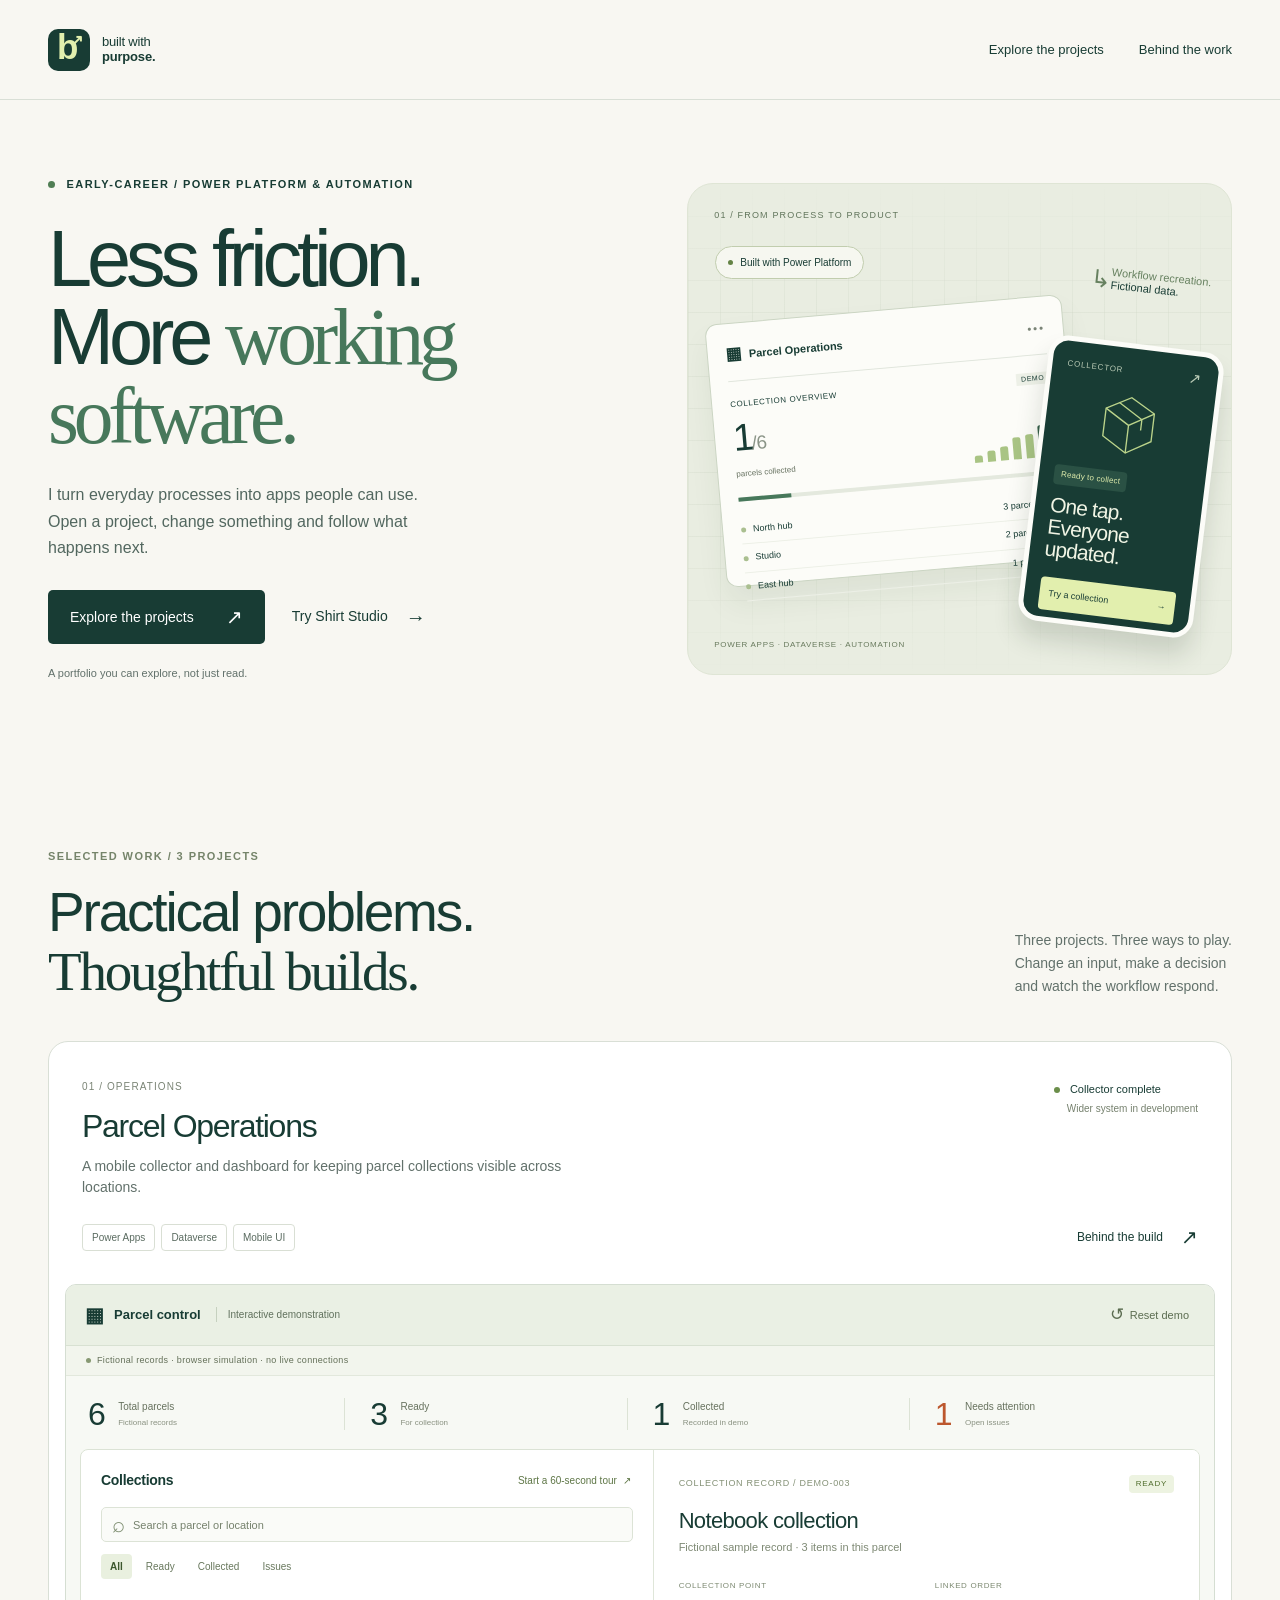
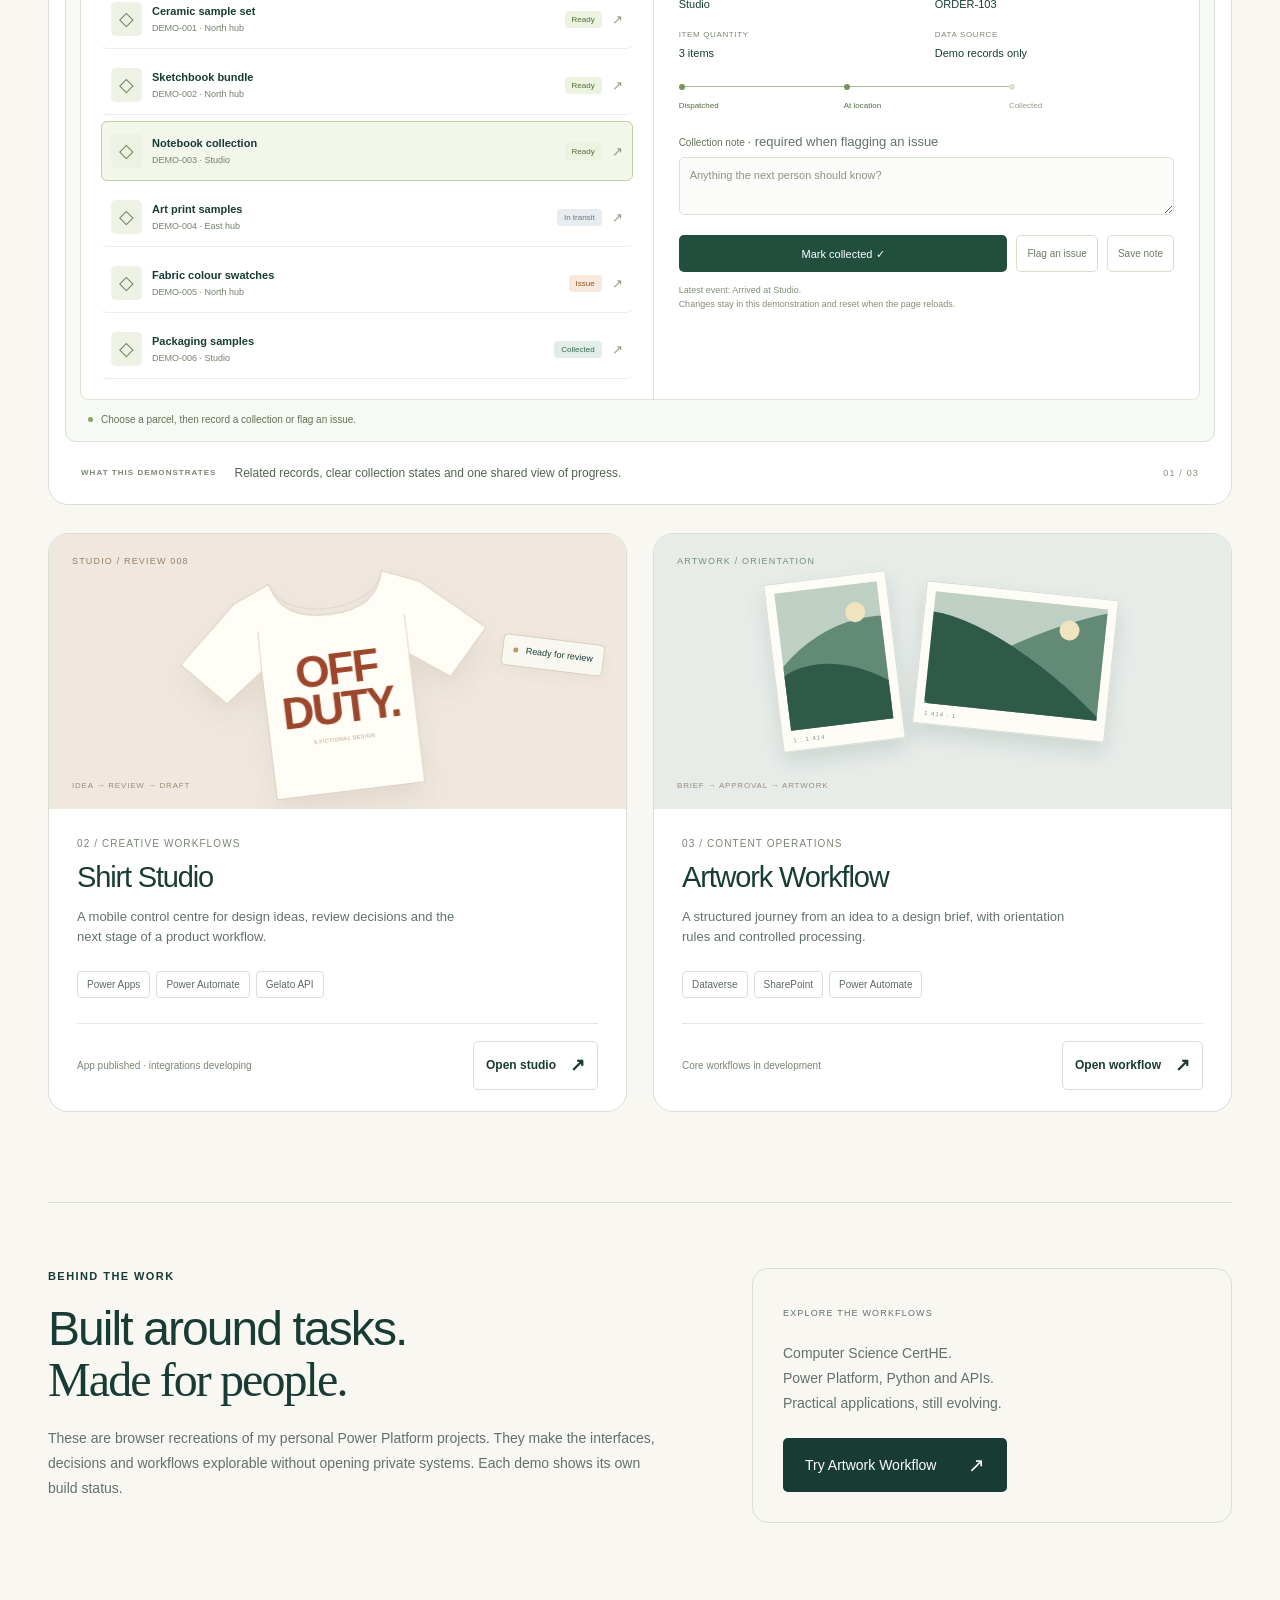
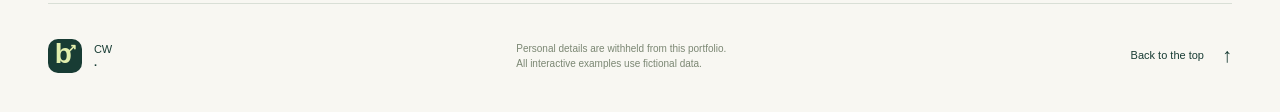
==== commit ba073a4d: "Update index.html" ====
--- a/index.html
+++ b/index.html
@@ -6,7 +6,7 @@
   <meta name="robots" content="noindex,nofollow">
   <meta name="description" content="Explore a project-led portfolio of Power Platform applications, practical automation and problem solving. Demonstrations use fictional data.">
   <meta name="theme-color" content="#183c34">
-  <title>Built with purpose | Interactive portfolio</title>
+  <title>CW | Interactive portfolio</title>
   <link rel="icon" href="assets/favicon.svg" type="image/svg+xml">
   <link rel="preload" href="assets/fonts/sans.woff" as="font" type="font/woff" crossorigin>
   <link rel="stylesheet" href="styles.css">
@@ -89,7 +89,7 @@
 
   <section id="about" class="portfolio-close wrap"><div><p class="eyebrow">Behind the work</p><h2>Built around tasks.<br><em>Made for people.</em></h2><p>These are browser recreations of my personal Power Platform projects. They make the interfaces, decisions and workflows explorable without opening private systems. Each demo shows its own build status.</p></div><div class="portfolio-close-note"><span class="mono">Explore the workflows</span><p>Computer Science CertHE.<br>Power Platform, Python and APIs.<br>Practical applications, still evolving.</p><a class="button button-dark" href="artwork-workflow.html">Try Artwork Workflow <span aria-hidden="true">↗</span></a></div></section>
 </main>
-<footer class="site-footer wrap"><a class="brand" href="#"><span class="brand-mark" aria-hidden="true">b<span>↗</span></span><span>built with<br><strong>purpose.</strong></span></a><p>Personal details are withheld from this portfolio.<br>All interactive examples use fictional data.</p><a href="#main" class="text-button">Back to the top <span aria-hidden="true">↑</span></a></footer>
+<footer class="site-footer wrap"><a class="brand" href="#"><span class="brand-mark" aria-hidden="true">b<span>↗</span></span><span>CW<br><strong>.</strong></span></a><p>Personal details are withheld from this portfolio.<br>All interactive examples use fictional data.</p><a href="#main" class="text-button">Back to the top <span aria-hidden="true">↑</span></a></footer>
 
 <dialog id="story-dialog" class="story-dialog"><div class="dialog-top"><span class="eyebrow">A closer look</span><button class="close-button" data-close aria-label="Close project details">×</button></div><div id="story-content"></div></dialog>
 <noscript><div class="noscript-note">The portfolio is readable without JavaScript. Enable JavaScript to use the demonstrations.</div></noscript>
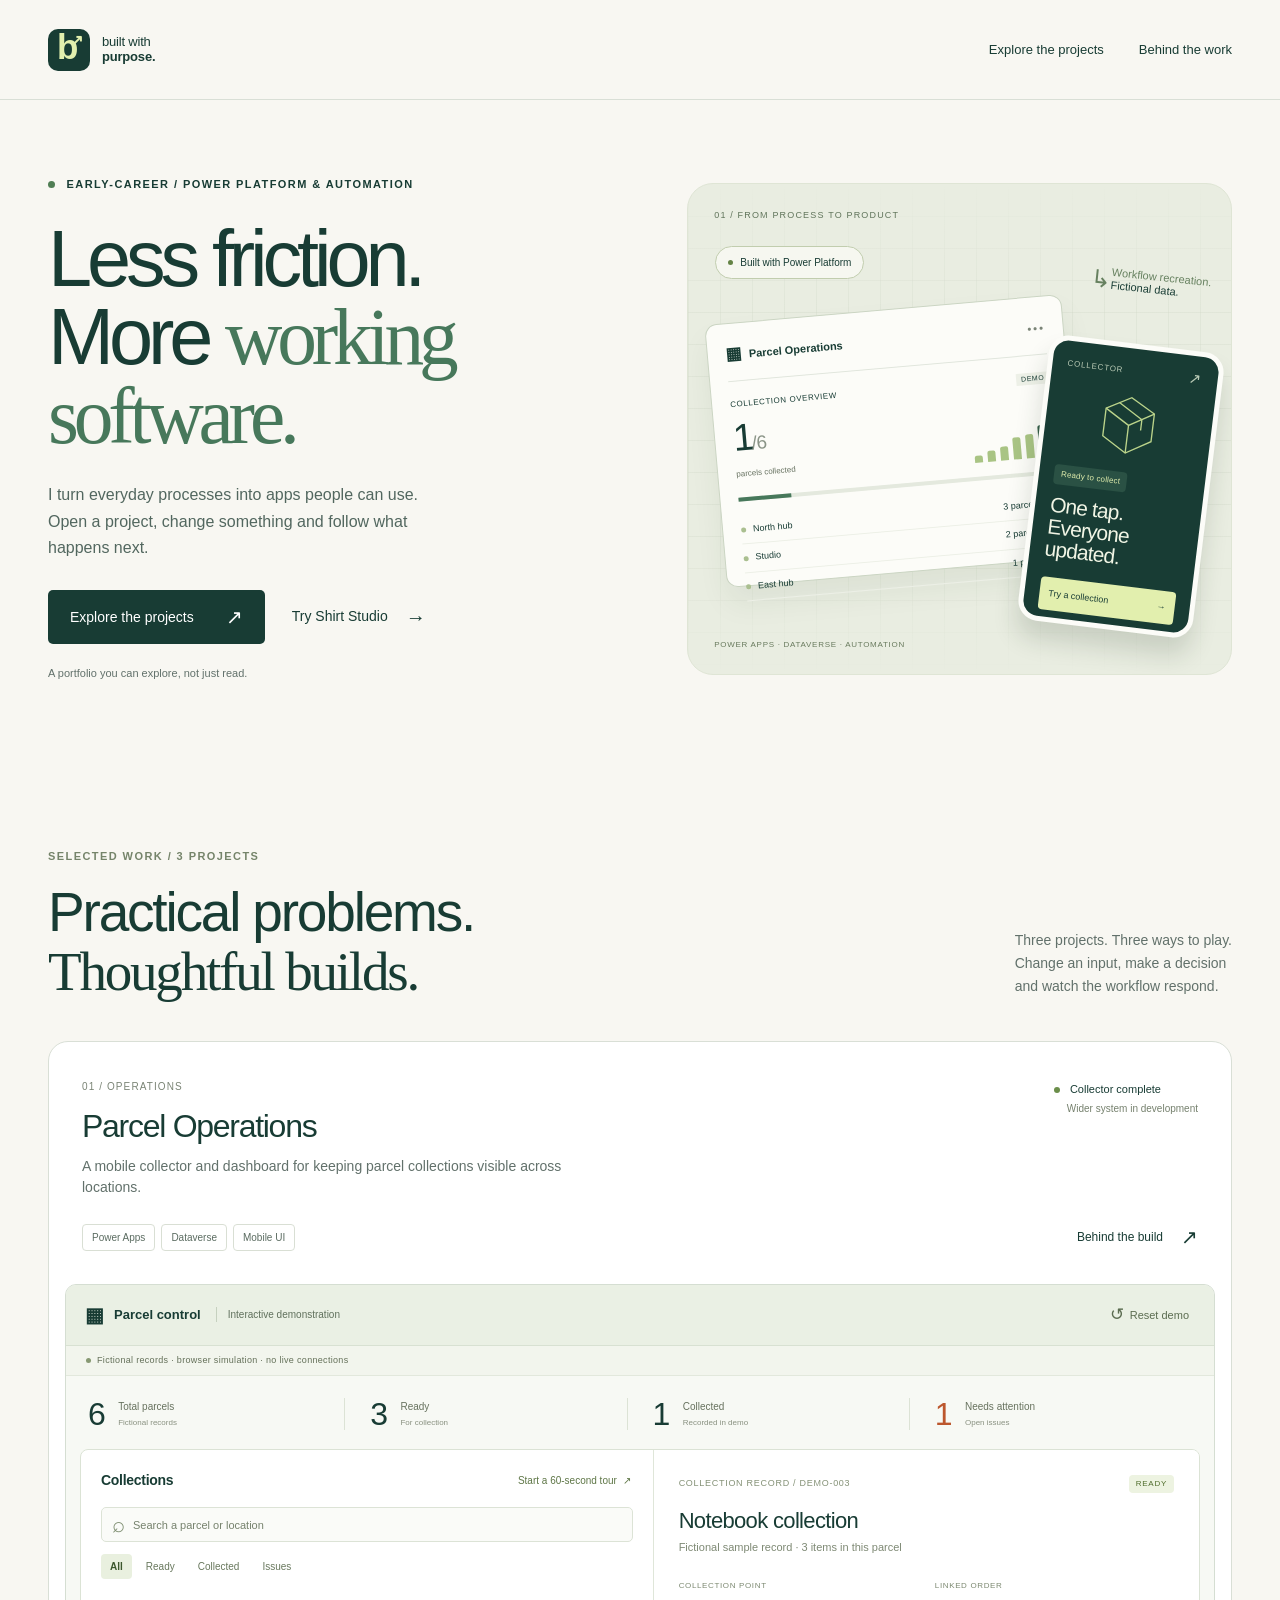
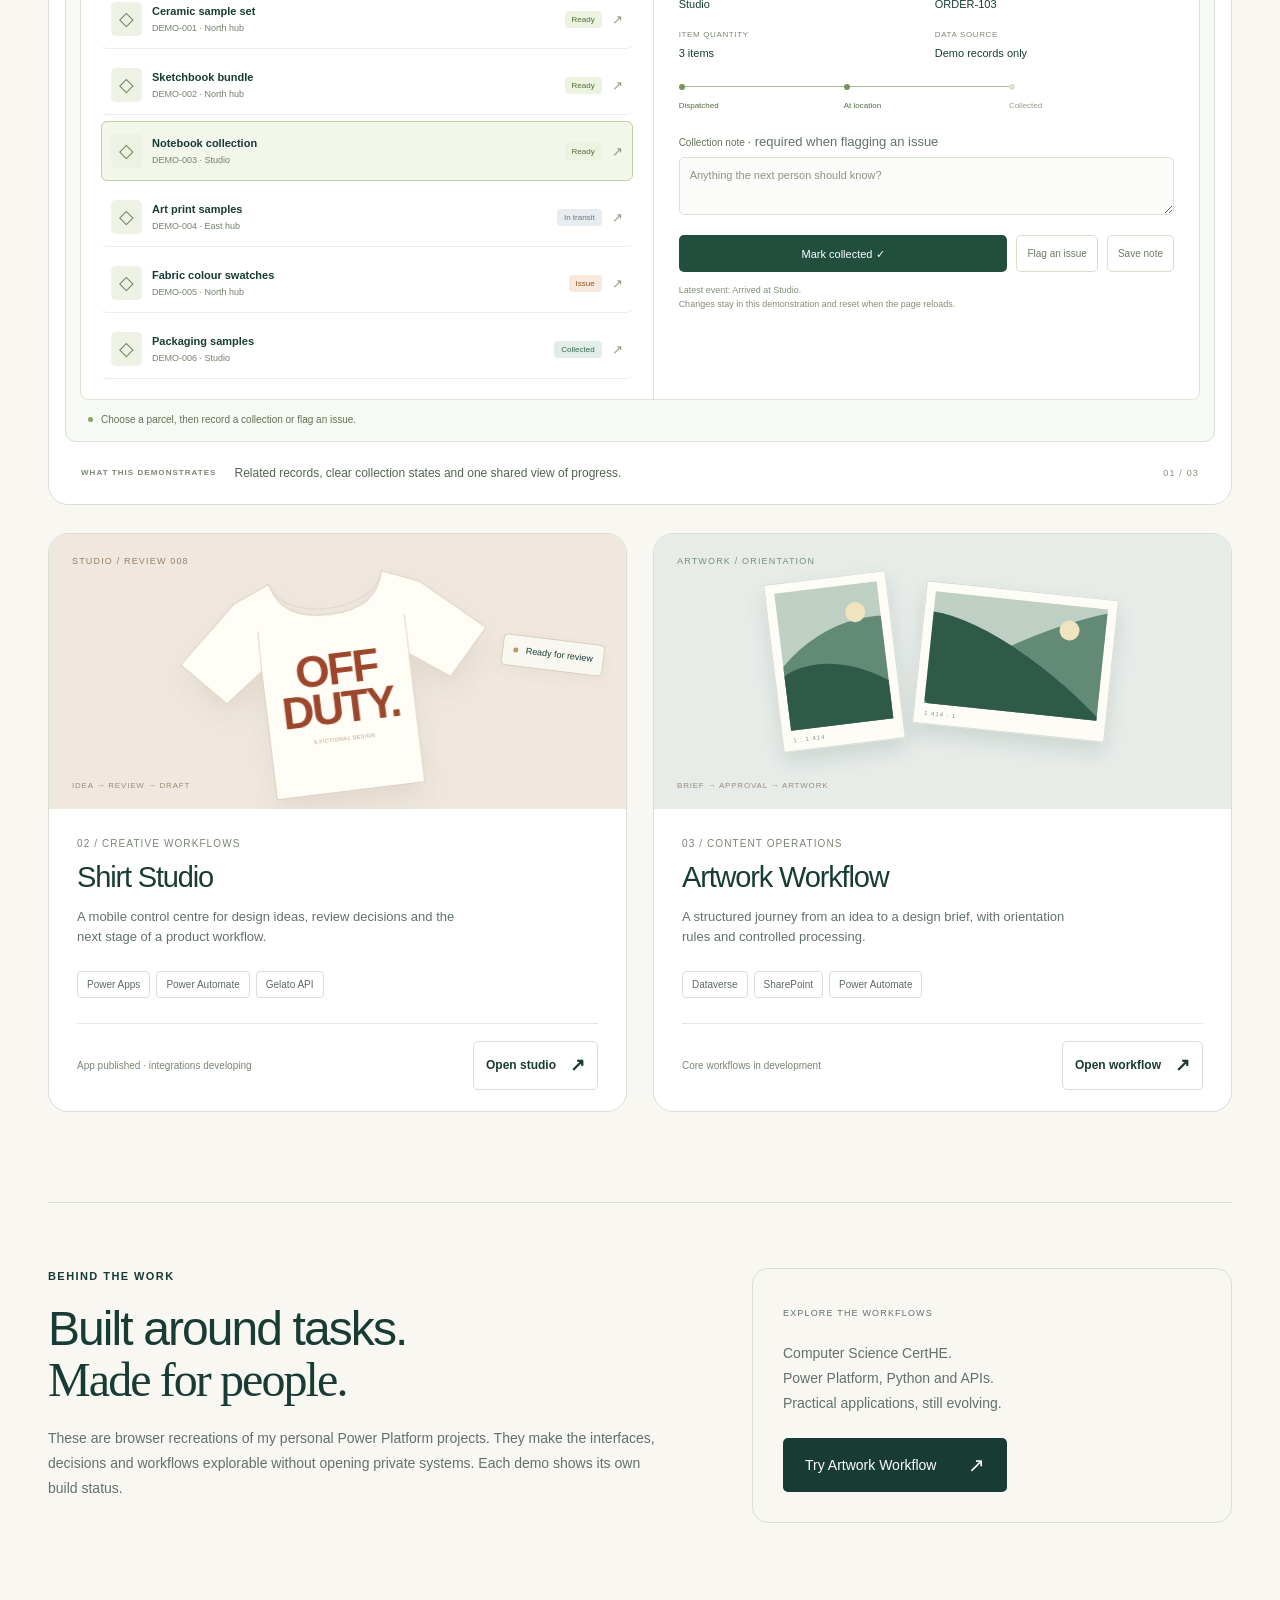
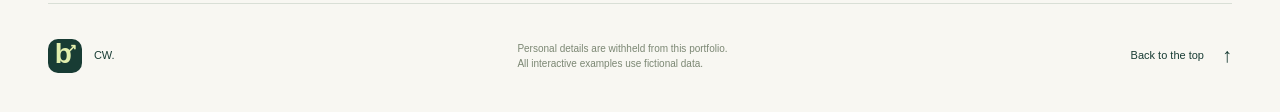
==== commit bf30c12a: "Update index.html" ====
--- a/index.html
+++ b/index.html
@@ -6,7 +6,7 @@
   <meta name="robots" content="noindex,nofollow">
   <meta name="description" content="Explore a project-led portfolio of Power Platform applications, practical automation and problem solving. Demonstrations use fictional data.">
   <meta name="theme-color" content="#183c34">
-  <title>CW | Interactive portfolio</title>
+  <title>CW</title>
   <link rel="icon" href="assets/favicon.svg" type="image/svg+xml">
   <link rel="preload" href="assets/fonts/sans.woff" as="font" type="font/woff" crossorigin>
   <link rel="stylesheet" href="styles.css">
@@ -89,7 +89,7 @@
 
   <section id="about" class="portfolio-close wrap"><div><p class="eyebrow">Behind the work</p><h2>Built around tasks.<br><em>Made for people.</em></h2><p>These are browser recreations of my personal Power Platform projects. They make the interfaces, decisions and workflows explorable without opening private systems. Each demo shows its own build status.</p></div><div class="portfolio-close-note"><span class="mono">Explore the workflows</span><p>Computer Science CertHE.<br>Power Platform, Python and APIs.<br>Practical applications, still evolving.</p><a class="button button-dark" href="artwork-workflow.html">Try Artwork Workflow <span aria-hidden="true">↗</span></a></div></section>
 </main>
-<footer class="site-footer wrap"><a class="brand" href="#"><span class="brand-mark" aria-hidden="true">b<span>↗</span></span><span>CW<br><strong>.</strong></span></a><p>Personal details are withheld from this portfolio.<br>All interactive examples use fictional data.</p><a href="#main" class="text-button">Back to the top <span aria-hidden="true">↑</span></a></footer>
+<footer class="site-footer wrap"><a class="brand" href="#"><span class="brand-mark" aria-hidden="true">b<span>↗</span></span><span>CW.</span></a><p>Personal details are withheld from this portfolio.<br>All interactive examples use fictional data.</p><a href="#main" class="text-button">Back to the top <span aria-hidden="true">↑</span></a></footer>
 
 <dialog id="story-dialog" class="story-dialog"><div class="dialog-top"><span class="eyebrow">A closer look</span><button class="close-button" data-close aria-label="Close project details">×</button></div><div id="story-content"></div></dialog>
 <noscript><div class="noscript-note">The portfolio is readable without JavaScript. Enable JavaScript to use the demonstrations.</div></noscript>
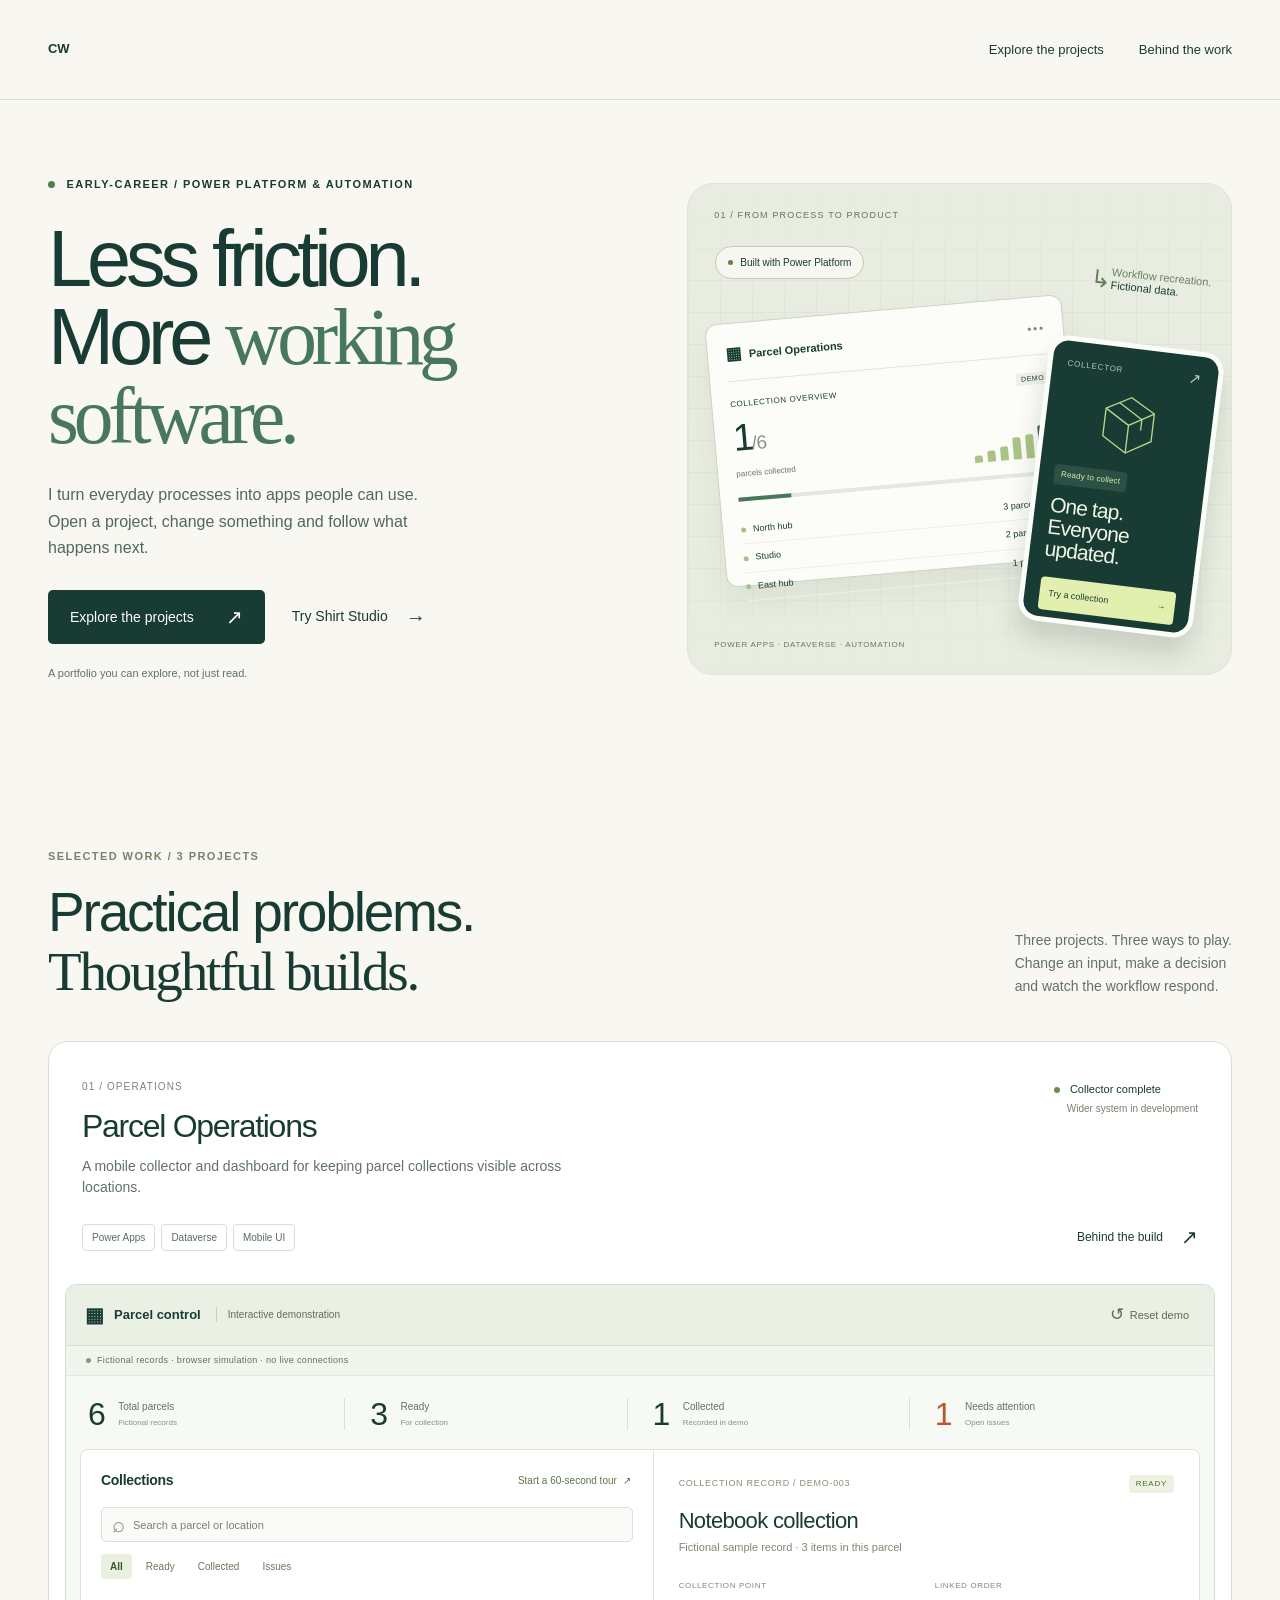
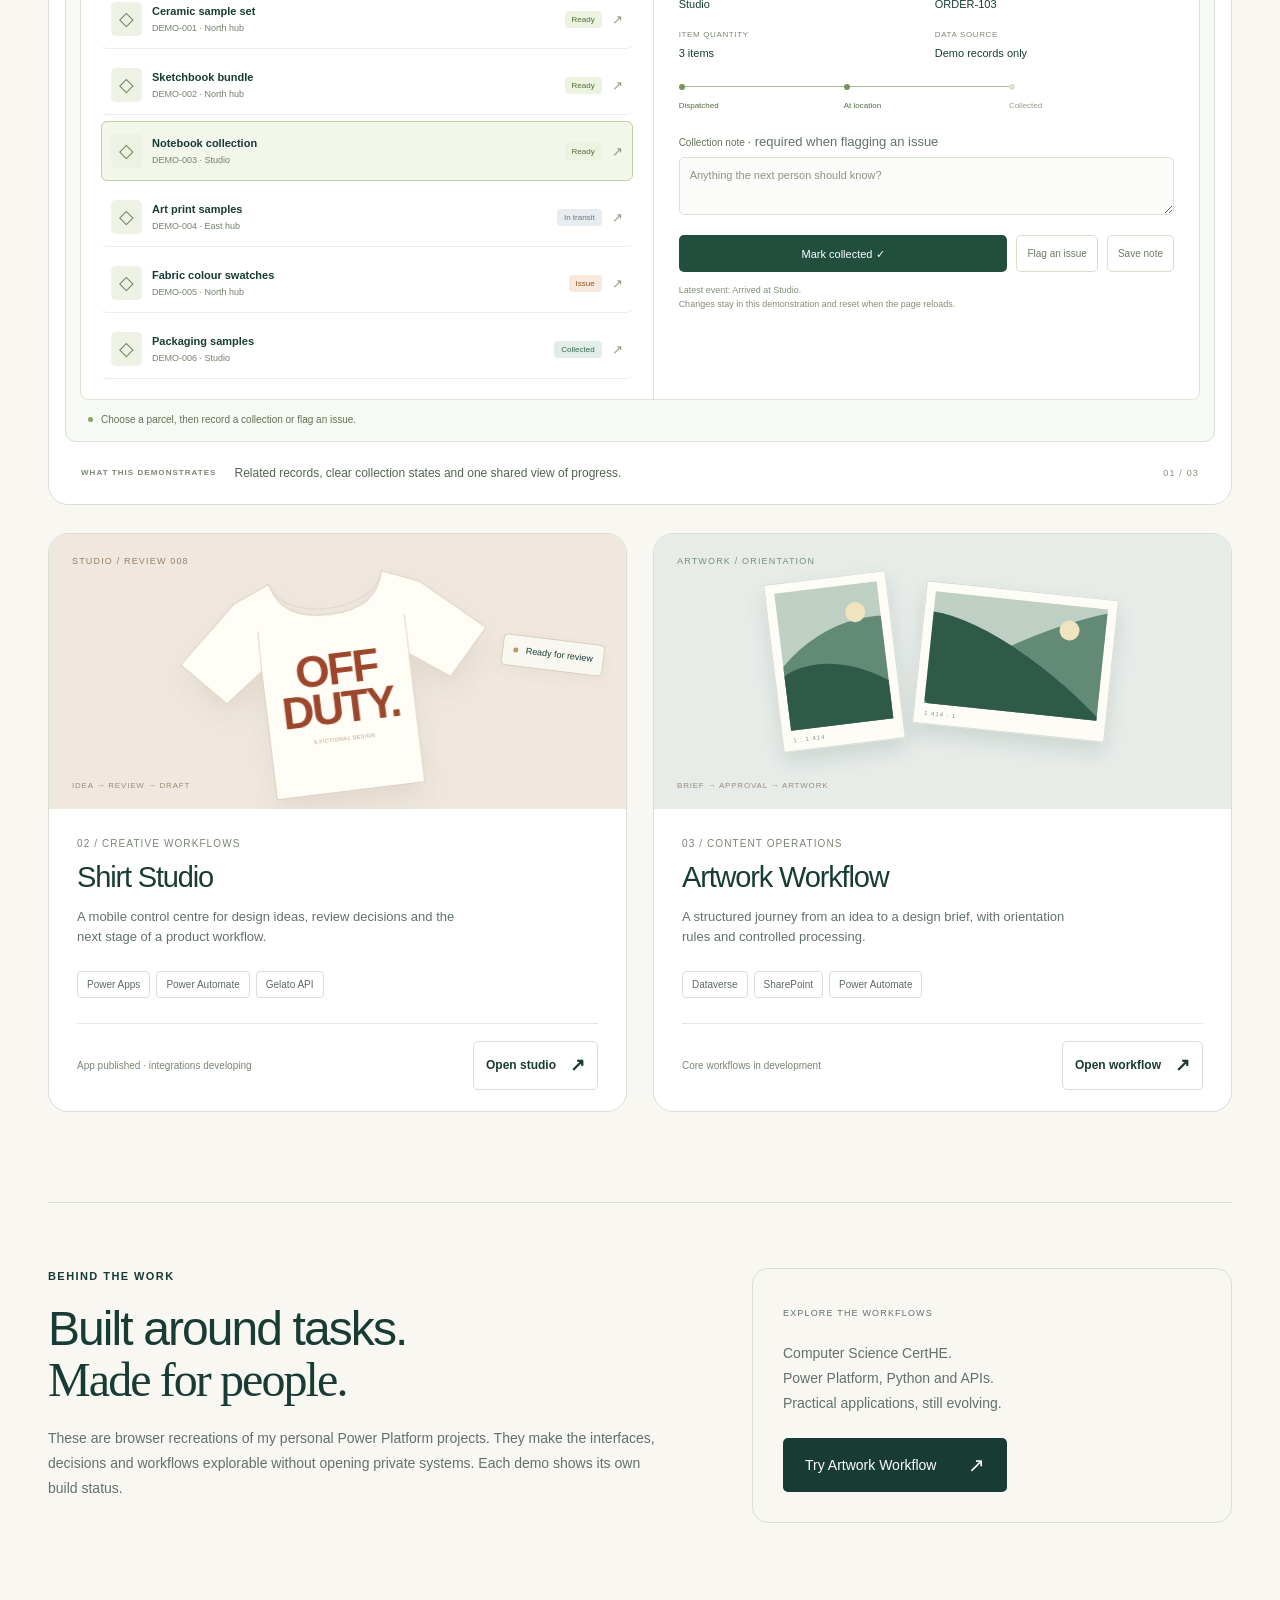
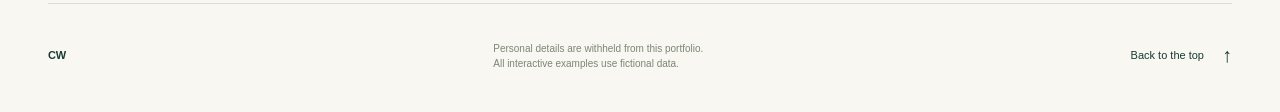
==== commit 4faa0add: "Update index.html" ====
--- a/index.html
+++ b/index.html
@@ -15,7 +15,7 @@
 <body>
 <a class="skip-link" href="#main">Skip to content</a>
 <header class="site-header">
-  <a class="brand" href="#" aria-label="Built with purpose, home"><span class="brand-mark" aria-hidden="true">b<span>↗</span></span><span>built with<br><strong>purpose.</strong></span></a>
+  <a class="brand" href="#" aria-label="CW, home"><strong>CW</strong></a>
   <nav aria-label="Main navigation"><a href="#work">Explore the projects</a><a href="#about">Behind the work</a></nav>
 </header>
 <main id="main"><p class="demo-load-note wrap" data-demo-fallback role="status">Loading the interactive demo. If this message stays visible, reload the page and check that all website files were uploaded.</p>
@@ -89,7 +89,11 @@
 
   <section id="about" class="portfolio-close wrap"><div><p class="eyebrow">Behind the work</p><h2>Built around tasks.<br><em>Made for people.</em></h2><p>These are browser recreations of my personal Power Platform projects. They make the interfaces, decisions and workflows explorable without opening private systems. Each demo shows its own build status.</p></div><div class="portfolio-close-note"><span class="mono">Explore the workflows</span><p>Computer Science CertHE.<br>Power Platform, Python and APIs.<br>Practical applications, still evolving.</p><a class="button button-dark" href="artwork-workflow.html">Try Artwork Workflow <span aria-hidden="true">↗</span></a></div></section>
 </main>
-<footer class="site-footer wrap"><a class="brand" href="#"><span class="brand-mark" aria-hidden="true">b<span>↗</span></span><span>CW.</span></a><p>Personal details are withheld from this portfolio.<br>All interactive examples use fictional data.</p><a href="#main" class="text-button">Back to the top <span aria-hidden="true">↑</span></a></footer>
+<footer class="site-footer wrap">
+  <a class="brand" href="#" aria-label="CW, home"><strong>CW</strong></a>
+  <p>Personal details are withheld from this portfolio.<br>All interactive examples use fictional data.</p>
+  <a href="#main" class="text-button">Back to the top <span aria-hidden="true">↑</span></a>
+</footer>
 
 <dialog id="story-dialog" class="story-dialog"><div class="dialog-top"><span class="eyebrow">A closer look</span><button class="close-button" data-close aria-label="Close project details">×</button></div><div id="story-content"></div></dialog>
 <noscript><div class="noscript-note">The portfolio is readable without JavaScript. Enable JavaScript to use the demonstrations.</div></noscript>
